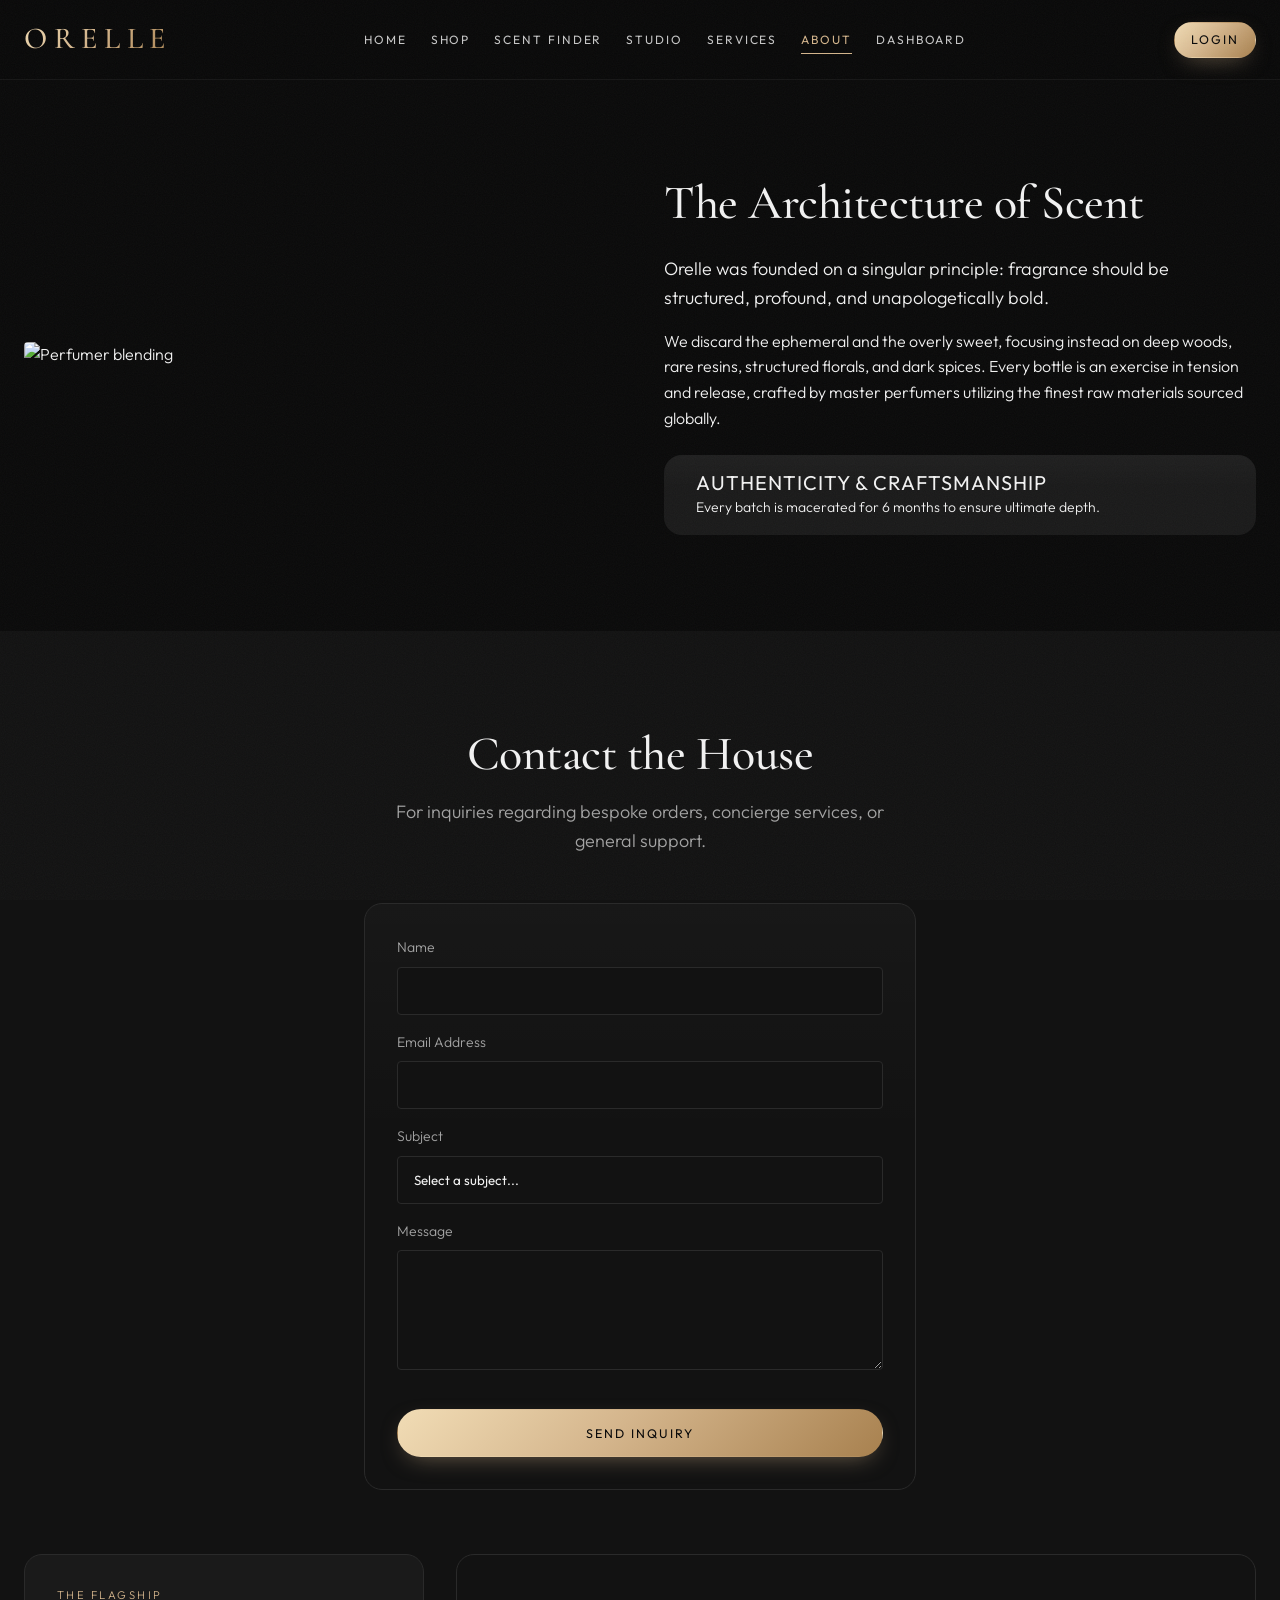
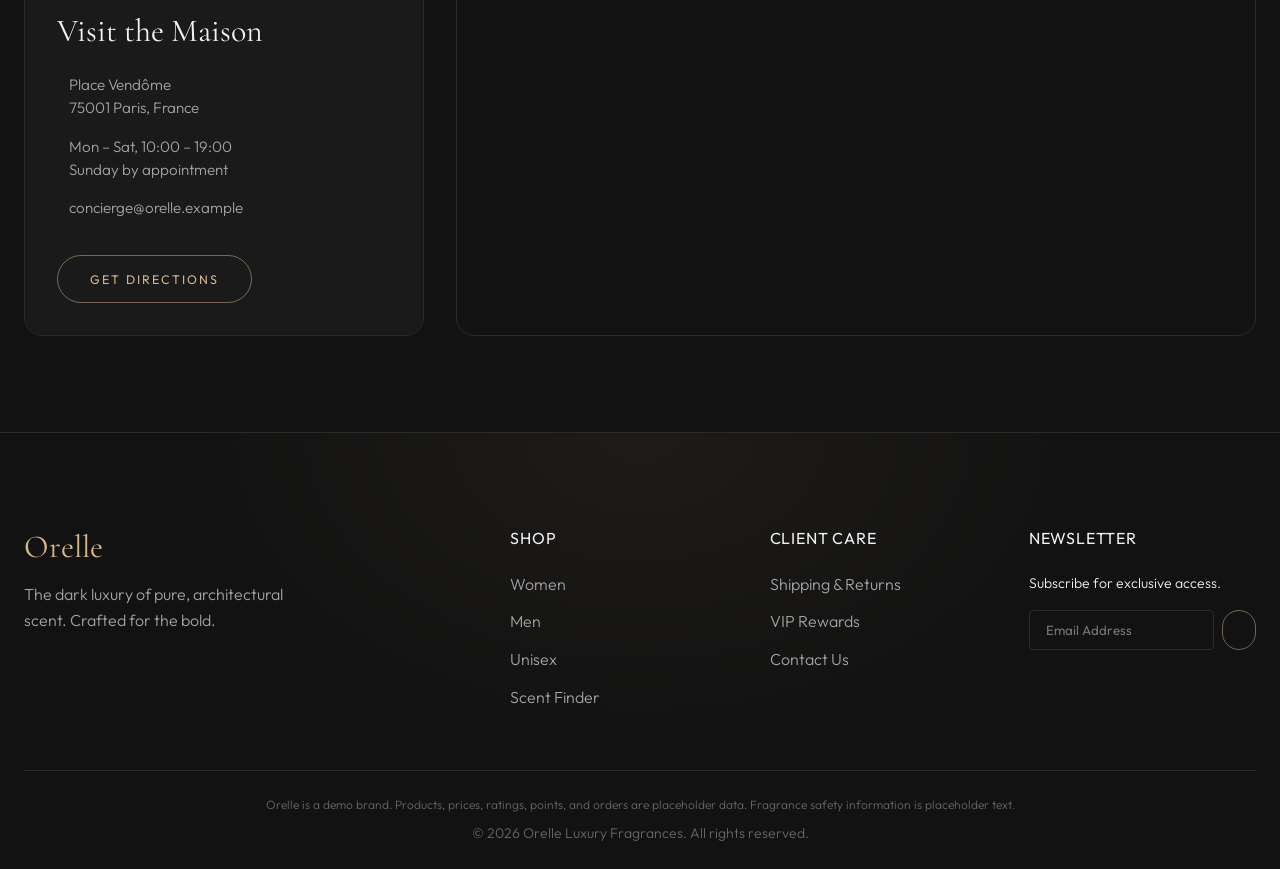
==== about.html @ 694c2202 "first commit" ====
<!DOCTYPE html>
<html lang="en">
<head>
  <meta charset="UTF-8">
  <meta name="viewport" content="width=device-width, initial-scale=1.0">
  <title>About Us | Orelle</title>
  <meta name="description" content="Learn about the heritage, craftsmanship, and contact information for Orelle Luxury Fragrances.">
  <link rel="stylesheet" href="assets/css/style.css">
  <script src="https://unpkg.com/@phosphor-icons/web"></script>
  <link rel="icon" type="image/svg+xml" href="favicon.svg">
</head>
<body>

  <!-- Header -->
  <header class="header">
    <div class="container nav-container">
      <a href="index.html" class="logo">Orelle</a>
      <nav class="nav-links" aria-label="Primary Navigation">
        <div class="nav-item"><a href="index.html" class="nav-link">Home</a></div>
        <div class="nav-item">
          <a href="shop.html" class="nav-link" aria-haspopup="true" aria-expanded="false">Shop</a>
          <div class="dropdown-menu">
            <a href="shop.html?category=women" class="dropdown-item">Women</a>
            <a href="shop.html?category=men" class="dropdown-item">Men</a>
            <a href="shop.html?category=unisex" class="dropdown-item">Unisex</a>
            <a href="shop.html?category=gift-sets" class="dropdown-item">Gift Sets</a>
          </div>
        </div>
        <div class="nav-item"><a href="scent-finder.html" class="nav-link">Scent Finder</a></div>
        <div class="nav-item">
          <a href="studio.html" class="nav-link" aria-haspopup="true" aria-expanded="false">Studio</a>
          <div class="dropdown-menu">
            <a href="studio.html#discovery" class="dropdown-item">Discovery Sets</a>
            <a href="studio.html#packaging" class="dropdown-item">Custom Packaging</a>
          </div>
        </div>
        <div class="nav-item"><a href="services.html" class="nav-link">Services</a></div>
        <div class="nav-item">
          <a href="about.html" class="nav-link active" aria-haspopup="true" aria-expanded="false">About</a>
          <div class="dropdown-menu">
            <a href="about.html#story" class="dropdown-item">Our Story</a>
            <a href="about.html#contact" class="dropdown-item">Contact</a>
          </div>
        </div>
        <div class="nav-item"><a href="dashboard.html" class="nav-link">Dashboard</a></div>
      </nav>
      <div class="nav-actions">
        <a href="#" class="cart-toggle" aria-label="Cart drawer">
          <i class="ph ph-bag"></i>
          <div class="cart-count" style="display:none;">0</div>
        </a>
        <a href="login.html" class="btn btn-primary login-btn" style="height: 36px; padding: 0 16px;">Login</a>
        <button class="hamburger" aria-label="Open mobile menu"><i class="ph ph-list"></i></button>
      </div>
    </div>
  </header>

  <!-- Mobile Drawer -->
  <div class="drawer-backdrop"></div>
  <div class="mobile-drawer">
    <div style="padding: var(--space-4); text-align: right; border-bottom: 1px solid var(--border-color);">
      <button class="hamburger" aria-label="Close mobile menu"><i class="ph ph-x"></i></button>
    </div>
    <div class="nav-links">
      <div class="nav-item"><a href="index.html" class="nav-link">Home</a></div>
      <div class="nav-item">
        <a href="shop.html" class="nav-link">Shop</a>
        <div class="dropdown-menu">
          <a href="shop.html?category=women" class="dropdown-item">Women</a>
          <a href="shop.html?category=men" class="dropdown-item">Men</a>
          <a href="shop.html?category=unisex" class="dropdown-item">Unisex</a>
          <a href="shop.html?category=gift-sets" class="dropdown-item">Gift Sets</a>
        </div>
      </div>
      <div class="nav-item"><a href="scent-finder.html" class="nav-link">Scent Finder</a></div>
      <div class="nav-item">
        <a href="studio.html" class="nav-link">Studio</a>
        <div class="dropdown-menu">
          <a href="studio.html#discovery" class="dropdown-item">Discovery Sets</a>
          <a href="studio.html#packaging" class="dropdown-item">Custom Packaging</a>
        </div>
      </div>
      <div class="nav-item"><a href="services.html" class="nav-link">Services</a></div>
      <div class="nav-item">
        <a href="about.html" class="nav-link active">About</a>
        <div class="dropdown-menu">
          <a href="about.html#story" class="dropdown-item">Our Story</a>
          <a href="about.html#contact" class="dropdown-item">Contact</a>
        </div>
      </div>
      <div class="nav-item"><a href="dashboard.html" class="nav-link">Dashboard</a></div>
      <div class="nav-item" style="margin-top: var(--space-6); padding: 0 var(--space-4);">
        <a href="login.html" class="btn btn-primary login-btn" style="width: 100%;">Login</a>
      </div>
    </div>
  </div>

  <!-- Cart Drawer -->
  <div class="cart-drawer">
    <div class="cart-header">
      <h3>Your Bag</h3>
      <button class="close-cart"><i class="ph ph-x"></i></button>
    </div>
    <div class="cart-body"></div>
    <div class="cart-footer"></div>
  </div>

  <main style="padding-top: var(--header-height);">
    <!-- Story -->
    <section id="story" class="section">
      <div class="container grid about-story">
        <div class="about-story-media">
          <img src="https://images.unsplash.com/photo-1557170334-a9632e77c6e4?auto=format&fit=crop&q=80&w=800" alt="Perfumer blending" style="border-radius: var(--radius); width: 100%;">
        </div>
        <div>
          <h2>The Architecture of Scent</h2>
          <p class="text-secondary" style="font-size: 1.125rem; margin-top: var(--space-6); margin-bottom: var(--space-4);">
            Orelle was founded on a singular principle: fragrance should be structured, profound, and unapologetically bold.
          </p>
          <p class="text-secondary" style="margin-bottom: var(--space-4);">
            We discard the ephemeral and the overly sweet, focusing instead on deep woods, rare resins, structured florals, and dark spices. Every bottle is an exercise in tension and release, crafted by master perfumers utilizing the finest raw materials sourced globally.
          </p>
          <div class="card" style="padding: var(--space-4); background-color: var(--bg-tertiary); border: none; margin-top: var(--space-6);">
            <div class="flex items-center gap-4">
              <i class="ph ph-seal-check" style="font-size: 2rem; color: var(--accent);"></i>
              <div>
                <h4 style="margin-bottom: 2px;">Authenticity & Craftsmanship</h4>
                <div class="text-sm text-secondary">Every batch is macerated for 6 months to ensure ultimate depth.</div>
              </div>
            </div>
          </div>
        </div>
      </div>
    </section>

    <!-- Contact Form -->
    <section id="contact" class="section" style="background-color: var(--bg-secondary);">
      <div class="container" style="max-width: 600px;">
        <div class="section-header">
          <h2>Contact the House</h2>
          <p>For inquiries regarding bespoke orders, concierge services, or general support.</p>
        </div>

        <div class="card" style="padding: var(--space-8);">
          <form id="contactForm" action="https://formspree.io/f/placeholder" method="POST" novalidate>
            <div class="form-group">
              <label class="form-label">Name</label>
              <input type="text" class="form-control" name="name" required>
            </div>
            <div class="form-group">
              <label class="form-label">Email Address</label>
              <input type="email" class="form-control" name="email" required>
            </div>
            <div class="form-group">
              <label class="form-label">Subject</label>
              <select class="form-control" name="subject" required style="appearance: none;">
                <option value="">Select a subject...</option>
                <option value="order">Order Support</option>
                <option value="vip">VIP Concierge</option>
                <option value="press">Press Inquiry</option>
              </select>
            </div>
            <div class="form-group">
              <label class="form-label">Message</label>
              <textarea class="form-control" name="message" required></textarea>
            </div>
            <button type="submit" class="btn btn-primary" style="width: 100%; margin-top: var(--space-4);">Send Inquiry</button>
          </form>
        </div>
      </div>

      <!-- Map -->
      <div class="container contact-map">
        <div class="contact-map-info">
          <span class="contact-map-eyebrow">The Flagship</span>
          <h3>Visit the Maison</h3>
          <ul>
            <li><i class="ph ph-map-pin"></i><span>Place Vendôme<br>75001 Paris, France</span></li>
            <li><i class="ph ph-clock"></i><span>Mon – Sat, 10:00 – 19:00<br>Sunday by appointment</span></li>
            <li><i class="ph ph-envelope-simple"></i><span>concierge@orelle.example</span></li>
          </ul>
          <a href="https://www.google.com/maps/search/?api=1&query=Place+Vendome+Paris" target="_blank" rel="noopener" class="btn btn-outline">Get Directions</a>
        </div>
        <div class="contact-map-frame">
          <iframe src="https://www.google.com/maps?q=Place+Vendome,+75001+Paris&z=16&output=embed" title="Map showing the Orelle flagship at Place Vendôme, Paris" loading="lazy" referrerpolicy="no-referrer-when-downgrade" allowfullscreen></iframe>
        </div>
      </div>
    </section>
  </main>

  <footer class="footer">
    <div class="container">
      <div class="footer-grid">
        <div class="footer-brand">
          <h3>Orelle</h3>
          <p>The dark luxury of pure, architectural scent. Crafted for the bold.</p>
          <div style="margin-top: var(--space-4); color: var(--accent); font-size: 1.25rem;" class="flex gap-4">
            <i class="ph ph-instagram-logo"></i>
            <i class="ph ph-x-logo"></i>
            <i class="ph ph-facebook-logo"></i>
            <i class="ph ph-pinterest-logo"></i>
          </div>
        </div>
        <div>
          <h4 class="footer-heading">Shop</h4>
          <ul class="footer-links">
            <li><a href="shop.html?category=women">Women</a></li>
            <li><a href="shop.html?category=men">Men</a></li>
            <li><a href="shop.html?category=unisex">Unisex</a></li>
            <li><a href="scent-finder.html">Scent Finder</a></li>
          </ul>
        </div>
        <div>
          <h4 class="footer-heading">Client Care</h4>
          <ul class="footer-links">
            <li><a href="services.html#shipping-returns">Shipping & Returns</a></li>
            <li><a href="services.html#vip">VIP Rewards</a></li>
            <li><a href="about.html#contact">Contact Us</a></li>
          </ul>
        </div>
        <div>
          <h4 class="footer-heading">Newsletter</h4>
          <p class="text-secondary text-sm" style="margin-bottom: var(--space-4);">Subscribe for exclusive access.</p>
          <!-- Mailchimp embed code comment placeholder -->
          <form class="flex" style="gap: var(--space-2);">
            <input type="email" placeholder="Email Address" class="form-control" style="height: 40px;">
            <button class="btn btn-outline" style="height: 40px; padding: 0 var(--space-4);"><i class="ph ph-arrow-right"></i></button>
          </form>
        </div>
      </div>
      <div class="footer-bottom">
        <p class="footer-disclosure">Orelle is a demo brand. Products, prices, ratings, points, and orders are placeholder data. Fragrance safety information is placeholder text.</p>
        <p>&copy; 2026 Orelle Luxury Fragrances. All rights reserved.</p>
      </div>
    </div>
  </footer>

  <script src="assets/js/data.js"></script>
  <script src="assets/js/loyalty.js"></script>
  <script src="assets/js/auth.js"></script>
  <script src="assets/js/main.js"></script>
  <script src="assets/js/cart.js"></script>
  <script src="assets/js/forms.js"></script>
</body>
</html>
---- assets/css/style.css ----
/* ==========================================================================
   CSS VARIABLES & DESIGN TOKENS
   ========================================================================== */
@import url('https://fonts.googleapis.com/css2?family=Cormorant+Garamond:ital,wght@0,300;0,400;0,500;0,600;1,300;1,400;1,500&family=Outfit:wght@200;300;400;500&display=swap');

:root {
  /* Colors */
  --bg-primary: #0a0a0a;
  --bg-secondary: #121212;
  --bg-tertiary: #1a1a1a;
  --text-primary: #f2f2f2;
  --text-secondary: #a3a3a3;
  --text-muted: #666666;
  --accent: #d4b58c;
  --accent-hover: #b8976b;
  --accent-muted: rgba(212, 181, 140, 0.15);
  --border-color: #2a2a2a;
  --border-light: #3a3a3a;
  
  /* Status Colors */
  --error: #cf5e5e;
  --success: #68b273;

  /* Typography */
  --font-heading: 'Cormorant Garamond', serif;
  --font-body: 'Outfit', sans-serif;
  
  --weight-h1: 500;
  --weight-h2: 500;
  --weight-h3: 400;
  --weight-body: 300;
  --weight-medium: 400;
  --weight-bold: 500;

  --lh-heading: 1.15;
  --lh-body: 1.6;

  /* Spacing (4px base) */
  --space-1: 4px;
  --space-2: 8px;
  --space-3: 12px;
  --space-4: 16px;
  --space-6: 24px;
  --space-8: 32px;
  --space-12: 48px;
  --space-16: 64px;
  --space-24: 96px;
  --space-32: 128px;

  /* Global UI */
  --radius: 4px; /* Subtle radius for luxury feel */
  --radius-lg: 18px;
  --radius-pill: 999px;
  --gold-gradient: linear-gradient(135deg, #f1dcb5 0%, #d4b58c 45%, #a8814f 100%);
  --glass: rgba(18, 18, 18, 0.55);
  --ease-out: cubic-bezier(0.16, 1, 0.3, 1);
  --shadow: 0 12px 32px rgba(0, 0, 0, 0.4);
  --shadow-sm: 0 4px 12px rgba(0, 0, 0, 0.2);
  --transition: all 0.3s cubic-bezier(0.25, 0.46, 0.45, 0.94);
  --transition-slow: all 0.6s cubic-bezier(0.25, 0.46, 0.45, 0.94);
  
  --container-width: 1320px;
  --container-padding: var(--space-6);
  --header-height: 80px;
}

/* ==========================================================================
   RESET & BASE
   ========================================================================== */
*, *::before, *::after {
  box-sizing: border-box;
  margin: 0;
  padding: 0;
}

html {
  scroll-behavior: smooth;
  font-size: 16px;
}

body {
  font-family: var(--font-body);
  font-weight: var(--weight-body);
  line-height: var(--lh-body);
  color: var(--text-primary);
  background-color: var(--bg-primary);
  -webkit-font-smoothing: antialiased;
  -moz-osx-font-smoothing: grayscale;
  overflow-x: hidden;
}

/* Film grain for a tactile, editorial finish */
body::after {
  content: '';
  position: fixed;
  inset: 0;
  pointer-events: none;
  z-index: 1000;
  opacity: 0.04;
  background-image: url("data:image/svg+xml,%3Csvg xmlns='http://www.w3.org/2000/svg' width='160' height='160'%3E%3Cfilter id='n'%3E%3CfeTurbulence type='fractalNoise' baseFrequency='0.9' numOctaves='3' stitchTiles='stitch'/%3E%3C/filter%3E%3Crect width='100%25' height='100%25' filter='url(%23n)'/%3E%3C/svg%3E");
}

::selection { background: var(--accent); color: var(--bg-primary); }

:focus-visible { outline: 1px solid var(--accent); outline-offset: 3px; }

::-webkit-scrollbar { width: 10px; }
::-webkit-scrollbar-track { background: var(--bg-primary); }
::-webkit-scrollbar-thumb { background: #2a2622; border-radius: 10px; border: 2px solid var(--bg-primary); }
::-webkit-scrollbar-thumb:hover { background: var(--accent-hover); }

h1, h2, h3, h4, h5, h6 {
  font-family: var(--font-heading);
  line-height: var(--lh-heading);
  color: var(--text-primary);
  margin-bottom: var(--space-4);
  font-weight: var(--weight-h3);
}

h1 { font-size: clamp(2.5rem, 5vw, 4.5rem); font-weight: var(--weight-h1); letter-spacing: -0.02em; }
h2 { font-size: clamp(2rem, 4vw, 3rem); font-weight: var(--weight-h2); letter-spacing: -0.01em; }
h3 { font-size: clamp(1.5rem, 3vw, 2rem); }
h4 { font-size: 1.25rem; font-family: var(--font-body); font-weight: var(--weight-medium); letter-spacing: 0.05em; text-transform: uppercase; }

a {
  color: inherit;
  text-decoration: none;
  transition: var(--transition);
}

ul, ol { list-style: none; }
img, svg { max-width: 100%; height: auto; display: block; }

button, input, select, textarea {
  font-family: inherit;
  background: none;
  border: none;
  outline: none;
  color: inherit;
}

button {
  cursor: pointer;
}

/* Tabular Numerals for prices, sizes, etc. */
.tabular, .price, .points, .order-total, .quantity {
  font-variant-numeric: tabular-nums;
  letter-spacing: 0.02em;
}

/* ==========================================================================
   LAYOUT UTILITIES
   ========================================================================== */
.container {
  width: 100%;
  max-width: var(--container-width);
  margin: 0 auto;
  padding: 0 var(--container-padding);
}

.section {
  padding: var(--space-24) 0;
}

.section-header {
  text-align: center;
  margin-bottom: var(--space-12);
  max-width: 800px;
  margin-inline: auto;
}

.section-header h2 { margin-bottom: var(--space-4); }
.section-header p { color: var(--text-secondary); font-size: 1.125rem; }

.grid {
  display: grid;
  gap: var(--space-6);
}

.flex { display: flex; }
.flex-col { flex-direction: column; }
.flex-wrap { flex-wrap: wrap; }
.items-center { align-items: center; }
.justify-center { justify-content: center; }
.justify-between { justify-content: space-between; }
.gap-2 { gap: var(--space-2); }
.gap-4 { gap: var(--space-4); }
.gap-6 { gap: var(--space-6); }
.gap-8 { gap: var(--space-8); }

.text-center { text-align: center; }
.text-right { text-align: right; }
.text-sm { font-size: 0.875rem; }
.text-xs { font-size: 0.75rem; }
.text-accent { color: var(--accent); }
.text-muted { color: var(--text-muted); }

/* ==========================================================================
   COMPONENTS
   ========================================================================== */
/* Buttons */
.btn {
  display: inline-flex;
  align-items: center;
  justify-content: center;
  gap: var(--space-2);
  padding: 0 var(--space-8);
  height: 48px;
  font-size: 0.78rem;
  font-weight: var(--weight-medium);
  letter-spacing: 0.16em;
  text-transform: uppercase;
  border-radius: var(--radius-pill);
  transition: var(--transition);
  border: 1px solid transparent;
  position: relative;
  overflow: hidden;
  isolation: isolate;
  white-space: nowrap;
}

.btn-primary {
  background: var(--gold-gradient);
  color: var(--bg-primary);
  box-shadow: 0 8px 24px -10px rgba(212, 181, 140, 0.55);
}
/* Light sheen sweep on hover */
.btn-primary::before {
  content: '';
  position: absolute;
  inset: 0;
  z-index: -1;
  background: linear-gradient(110deg, transparent 30%, rgba(255,255,255,0.45) 50%, transparent 70%);
  transform: translateX(-120%);
  transition: transform 0.8s var(--ease-out);
}
.btn-primary:hover::before { transform: translateX(120%); }
.btn-primary:hover, .btn-primary:focus-visible {
  transform: translateY(-2px);
  box-shadow: 0 14px 34px -12px rgba(212, 181, 140, 0.7);
}

.btn-secondary {
  background-color: rgba(255,255,255,0.03);
  border-color: rgba(255,255,255,0.14);
  color: var(--text-primary);
  backdrop-filter: blur(8px);
  -webkit-backdrop-filter: blur(8px);
}
.btn-secondary:hover, .btn-secondary:focus-visible {
  border-color: var(--accent);
  color: var(--accent);
  background-color: var(--accent-muted);
}

.btn-outline {
  border-color: rgba(212, 181, 140, 0.5);
  color: var(--accent);
}
.btn-outline:hover {
  background-color: var(--accent);
  border-color: var(--accent);
  color: var(--bg-primary);
}

.btn-text {
  padding: 0;
  height: auto;
  border-bottom: 1px solid var(--accent);
  border-radius: 0;
  color: var(--accent);
  text-transform: none;
  letter-spacing: 0.02em;
  font-size: 1rem;
  overflow: visible;
}
.btn-text:hover { border-bottom-color: transparent; }

.btn:disabled {
  opacity: 0.5;
  pointer-events: none;
}

/* Forms */
.form-group {
  margin-bottom: var(--space-4);
  position: relative;
}

.form-label {
  display: block;
  font-size: 0.875rem;
  margin-bottom: var(--space-2);
  color: var(--text-secondary);
}

.form-control {
  width: 100%;
  height: 48px;
  background-color: var(--bg-secondary);
  border: 1px solid var(--border-color);
  color: var(--text-primary);
  padding: 0 var(--space-4);
  border-radius: var(--radius);
  transition: var(--transition);
  font-family: var(--font-body);
}

.form-control:focus {
  border-color: var(--accent);
  box-shadow: 0 0 0 1px var(--accent);
}

textarea.form-control {
  height: auto;
  padding: var(--space-3) var(--space-4);
  resize: vertical;
  min-height: 120px;
}

.form-error-msg {
  color: var(--error);
  font-size: 0.75rem;
  margin-top: var(--space-1);
  display: none;
}
.form-group.has-error .form-control { border-color: var(--error); }
.form-group.has-error .form-error-msg { display: block; }
.form-group.has-success .form-control { border-color: var(--success); }

.checkbox-wrapper {
  display: flex;
  align-items: flex-start;
  gap: var(--space-3);
  cursor: pointer;
}
.checkbox-wrapper input[type="checkbox"] {
  width: 18px;
  height: 18px;
  accent-color: var(--accent);
  margin-top: 3px;
  cursor: pointer;
}

/* Cards */
.card {
  background: linear-gradient(180deg, rgba(255,255,255,0.025), rgba(255,255,255,0) 40%), var(--bg-secondary);
  border: 1px solid var(--border-color);
  border-radius: var(--radius-lg);
  overflow: hidden;
  display: flex;
  flex-direction: column;
  transition: var(--transition);
  height: 100%;
}

/* Tags/Badges */
.badge {
  display: inline-block;
  padding: var(--space-1) var(--space-2);
  background-color: var(--bg-tertiary);
  color: var(--text-secondary);
  font-size: 0.75rem;
  border-radius: var(--radius);
  text-transform: uppercase;
  letter-spacing: 0.05em;
}

/* ==========================================================================
   HEADER & NAVBAR
   ========================================================================== */
.header {
  position: fixed;
  top: 0;
  left: 0;
  width: 100%;
  height: var(--header-height);
  background-color: rgba(10, 10, 10, 0.72);
  backdrop-filter: blur(18px) saturate(140%);
  -webkit-backdrop-filter: blur(18px) saturate(140%);
  z-index: 100;
  border-bottom: 1px solid rgba(255,255,255,0.05);
  transition: var(--transition);
}

.header.scrolled {
  background-color: rgba(10, 10, 10, 0.88);
  box-shadow: 0 10px 30px -18px rgba(0,0,0,0.8);
}

/* Home: header floats transparently over the hero until scrolled */
.home .header:not(.scrolled) {
  background-color: transparent;
  border-bottom-color: transparent;
  backdrop-filter: none;
  -webkit-backdrop-filter: none;
}

.nav-container {
  display: flex;
  align-items: center;
  justify-content: space-between;
  height: 100%;
}

.logo {
  font-family: var(--font-heading);
  font-size: 1.9rem;
  font-weight: var(--weight-h2);
  letter-spacing: 0.22em;
  text-transform: uppercase;
  background: var(--gold-gradient);
  -webkit-background-clip: text;
  background-clip: text;
  color: transparent;
  z-index: 101;
}

.nav-links {
  display: flex;
  gap: var(--space-6);
  height: 100%;
  align-items: center;
}

.nav-item {
  position: relative;
  height: 100%;
  display: flex;
  align-items: center;
}

.nav-link {
  font-size: 0.75rem;
  text-transform: uppercase;
  letter-spacing: 0.16em;
  color: rgba(242, 242, 242, 0.82);
  font-weight: var(--weight-medium);
  padding: var(--space-2) 0;
}

.nav-link::after {
  content: '';
  position: absolute;
  bottom: 25px;
  left: 0;
  width: 0;
  height: 1px;
  background-color: var(--accent);
  transition: var(--transition);
}

.nav-link:hover::after, .nav-link.active::after {
  width: 100%;
}

.nav-link:hover, .nav-link.active {
  color: var(--accent);
}

/* Dropdown */
.dropdown-menu {
  position: absolute;
  top: 100%;
  left: 50%;
  transform: translateX(-50%) translateY(10px);
  background-color: rgba(18, 18, 18, 0.92);
  backdrop-filter: blur(16px);
  -webkit-backdrop-filter: blur(16px);
  border: 1px solid var(--border-color);
  min-width: 210px;
  padding: var(--space-2);
  opacity: 0;
  visibility: hidden;
  transition: var(--transition);
  box-shadow: var(--shadow);
  border-radius: 12px;
}

.nav-item:hover .dropdown-menu,
.nav-item:focus-within .dropdown-menu {
  opacity: 1;
  visibility: visible;
  transform: translateX(-50%) translateY(0);
}

.dropdown-item {
  display: block;
  padding: var(--space-2) var(--space-4);
  color: var(--text-secondary);
  font-size: 0.875rem;
  border-radius: 8px;
  transition: var(--transition);
}

.dropdown-item:hover {
  background-color: var(--bg-tertiary);
  color: var(--accent);
}

.nav-actions {
  display: flex;
  align-items: center;
  gap: var(--space-4);
  z-index: 101;
}

.cart-toggle {
  position: relative;
  font-size: 1.5rem;
  color: var(--text-primary);
}

.cart-toggle:hover { color: var(--accent); }

.cart-count {
  position: absolute;
  top: -5px;
  right: -8px;
  background-color: var(--accent);
  color: var(--bg-primary);
  font-size: 0.625rem;
  font-weight: var(--weight-bold);
  height: 16px;
  min-width: 16px;
  border-radius: 8px;
  display: flex;
  align-items: center;
  justify-content: center;
  padding: 0 4px;
}

.hamburger {
  display: none;
  font-size: 1.5rem;
  background: none;
  border: none;
  color: var(--text-primary);
  cursor: pointer;
}

/* Mobile Nav Drawer */
.mobile-drawer {
  position: fixed;
  top: 0;
  right: -100%;
  width: 100%;
  max-width: 400px;
  height: 100vh;
  background-color: var(--bg-primary);
  z-index: 100;
  transition: var(--transition);
  border-left: 1px solid var(--border-color);
  display: flex;
  flex-direction: column;
  padding-top: var(--header-height);
  overflow-y: auto;
}

.mobile-drawer.open {
  right: 0;
}

.mobile-drawer .nav-links {
  display: flex;
  flex-direction: column;
  align-items: flex-start;
  padding: var(--space-6);
  gap: 0;
}

.mobile-drawer .nav-item {
  width: 100%;
  flex-direction: column;
  align-items: flex-start;
  height: auto;
}

.mobile-drawer .nav-link {
  width: 100%;
  padding: var(--space-4) 0;
  font-size: 1.125rem;
  display: flex;
  justify-content: space-between;
  align-items: center;
  border-bottom: 1px solid var(--border-color);
}
.mobile-drawer .nav-link::after { display: none; }

.mobile-drawer .dropdown-menu {
  position: static;
  width: 100%;
  transform: none;
  opacity: 1;
  visibility: visible;
  box-shadow: none;
  border: none;
  border-bottom: 1px solid var(--border-color);
  background: transparent;
  display: none; /* Hidden by default in accordion */
  padding-left: var(--space-4);
}

.mobile-drawer .nav-item.open .dropdown-menu {
  display: block;
}

.mobile-drawer .dropdown-item {
  padding: var(--space-3) 0;
  font-size: 1rem;
}

.drawer-backdrop {
  position: fixed;
  top: 0;
  left: 0;
  width: 100%;
  height: 100vh;
  background-color: rgba(0,0,0,0.5);
  backdrop-filter: blur(4px);
  z-index: 99;
  opacity: 0;
  visibility: hidden;
  transition: var(--transition);
}

.drawer-backdrop.open {
  opacity: 1;
  visibility: visible;
}

/* ==========================================================================
   FOOTER
   ========================================================================== */
.footer {
  background:
    radial-gradient(60% 120% at 50% 0%, rgba(212, 181, 140, 0.06), transparent 60%),
    var(--bg-secondary);
  padding: var(--space-24) 0 var(--space-6);
  border-top: 1px solid var(--border-color);
}

.footer-grid {
  display: grid;
  grid-template-columns: 2fr 1fr 1fr 1fr;
  gap: var(--space-8);
  margin-bottom: var(--space-12);
}

.footer-brand h3 {
  color: var(--accent);
  margin-bottom: var(--space-4);
}
.footer-brand p {
  color: var(--text-secondary);
  max-width: 300px;
}

.footer-heading {
  font-size: 1rem;
  text-transform: uppercase;
  letter-spacing: 0.05em;
  margin-bottom: var(--space-6);
  font-family: var(--font-body);
  font-weight: var(--weight-medium);
}

.footer-links li {
  margin-bottom: var(--space-3);
}
.footer-links a {
  color: var(--text-secondary);
}
.footer-links a:hover {
  color: var(--accent);
}

.footer-bottom {
  border-top: 1px solid var(--border-color);
  padding-top: var(--space-6);
  text-align: center;
  color: var(--text-muted);
  font-size: 0.875rem;
}

.footer-disclosure {
  font-size: 0.75rem;
  margin-bottom: var(--space-2);
}

/* ==========================================================================
   CART DRAWER
   ========================================================================== */
.cart-drawer {
  position: fixed;
  top: 0;
  right: -100%;
  width: 100%;
  max-width: 480px;
  height: 100vh;
  background-color: var(--bg-primary);
  z-index: 200;
  transition: var(--transition);
  display: flex;
  flex-direction: column;
  box-shadow: var(--shadow);
}
.cart-drawer.open { right: 0; }

.cart-header {
  padding: var(--space-6);
  border-bottom: 1px solid var(--border-color);
  display: flex;
  justify-content: space-between;
  align-items: center;
}
.cart-header h3 { margin: 0; }
.close-cart { font-size: 1.5rem; }
.close-cart:hover { color: var(--accent); }

.cart-body {
  flex: 1;
  overflow-y: auto;
  padding: var(--space-6);
}

.cart-footer {
  padding: var(--space-6);
  border-top: 1px solid var(--border-color);
  background-color: var(--bg-secondary);
}

.cart-item {
  display: flex;
  gap: var(--space-4);
  padding-bottom: var(--space-6);
  margin-bottom: var(--space-6);
  border-bottom: 1px solid var(--border-color);
}
.cart-item-img {
  width: 80px;
  height: 100px;
  object-fit: cover;
  border-radius: var(--radius);
}
.cart-item-details { flex: 1; }
.cart-item-title { font-weight: var(--weight-medium); margin-bottom: 2px; }
.cart-item-meta { font-size: 0.875rem; color: var(--text-secondary); margin-bottom: var(--space-2); }
.cart-item-price { font-weight: var(--weight-medium); color: var(--accent); }
.cart-item-actions {
  display: flex;
  justify-content: space-between;
  align-items: center;
  margin-top: var(--space-2);
}

.qty-control {
  display: flex;
  align-items: center;
  border: 1px solid var(--border-color);
  border-radius: var(--radius);
}
.qty-btn { padding: 4px 8px; }
.qty-input { width: 30px; text-align: center; border: none; background: transparent; color: var(--text-primary); }

.remove-item { color: var(--text-muted); font-size: 0.875rem; text-decoration: underline; }
.remove-item:hover { color: var(--error); }

.cart-summary-line {
  display: flex;
  justify-content: space-between;
  margin-bottom: var(--space-2);
  font-size: 0.875rem;
  color: var(--text-secondary);
}
.cart-total {
  display: flex;
  justify-content: space-between;
  font-size: 1.25rem;
  font-weight: var(--weight-medium);
  color: var(--text-primary);
  margin: var(--space-4) 0;
  padding-top: var(--space-4);
  border-top: 1px solid var(--border-color);
}

.cart-loyalty-preview {
  background-color: var(--bg-tertiary);
  padding: var(--space-3);
  border-radius: var(--radius);
  margin-bottom: var(--space-4);
  font-size: 0.875rem;
  display: flex;
  align-items: center;
  gap: var(--space-2);
  color: var(--accent);
}

/* ==========================================================================
   ANIMATIONS
   ========================================================================== */
@keyframes fadeIn {
  from { opacity: 0; }
  to { opacity: 1; }
}

@keyframes slideUpFade {
  from { opacity: 0; transform: translateY(30px); }
  to { opacity: 1; transform: translateY(0); }
}

.animate-fade-in {
  animation: fadeIn 1s var(--transition) both;
}

.animate-slide-up {
  animation: slideUpFade 1s var(--transition) both;
}

.delay-100 { animation-delay: 0.1s; }
.delay-200 { animation-delay: 0.2s; }
.delay-300 { animation-delay: 0.3s; }

/* ==========================================================================
   RESPONSIVE
   ========================================================================== */
@media (max-width: 1024px) {
  .header .nav-links { display: none; }
  .hamburger { display: block; }
  .nav-actions .login-btn { display: none; }
  .footer-grid { grid-template-columns: 1fr 1fr; }
}

@media (max-width: 768px) {
  h1 { font-size: 2.5rem; }
  h2 { font-size: 2rem; }
  .section { padding: var(--space-16) 0; }
  .footer-grid { grid-template-columns: 1fr; text-align: center; }
  .footer-brand { margin: 0 auto; }
  .footer-brand p { margin: 0 auto; }
}

@media (max-width: 360px) {
  .container { padding: 0 var(--space-4); }
  .cart-drawer { max-width: 100%; }
}

/* ==========================================================================
   PAGE SPECIFIC PLACEHOLDERS
   ========================================================================== */
/* Hero */
.hero {
  min-height: 100vh;
  display: flex;
  align-items: center;
  position: relative;
  overflow: hidden;
  padding-top: var(--header-height);
}
.hero-bg {
  position: absolute;
  top: 0; left: 0; width: 100%; height: 100%;
  object-fit: cover;
  z-index: -2;
}
.hero-overlay {
  position: absolute;
  top: 0; left: 0; width: 100%; height: 100%;
  background: linear-gradient(to right, rgba(10,10,10,0.9) 0%, rgba(10,10,10,0.4) 100%);
  z-index: -1;
}

/* Product Card */
.product-card {
  align-items: center;
  text-align: center;
  background: transparent;
  border: none;
}
.product-card-img-wrap {
  width: 100%;
  aspect-ratio: 4/5;
  background: radial-gradient(120% 80% at 50% 0%, #22201c 0%, var(--bg-tertiary) 60%);
  margin-bottom: var(--space-4);
  position: relative;
  overflow: hidden;
  border-radius: var(--radius-lg);
  border: 1px solid rgba(255,255,255,0.04);
  display: flex;
  align-items: center;
  justify-content: center;
}
.product-card-img {
  width: 100%;
  height: 100%;
  object-fit: cover;
  transition: transform 1.2s var(--ease-out), filter 0.6s ease;
  filter: saturate(0.9);
}
.product-card:hover .product-card-img {
  transform: scale(1.06);
  filter: saturate(1.05);
}
.wishlist-btn {
  position: absolute;
  top: var(--space-3);
  right: var(--space-3);
  background: var(--bg-secondary);
  border-radius: 50%;
  width: 36px; height: 36px;
  display: flex; align-items: center; justify-content: center;
  color: var(--text-secondary);
  transition: var(--transition);
  z-index: 10;
}
.wishlist-btn:hover, .wishlist-btn.active { color: var(--error); }
.product-card-title { font-size: 1.25rem; margin-bottom: var(--space-1); font-family: var(--font-heading); }
.product-card-meta { font-size: 0.875rem; color: var(--text-secondary); margin-bottom: var(--space-2); }
.product-card-price { color: var(--accent); font-weight: var(--weight-medium); margin-bottom: var(--space-4); }

/* Pyramid Finder */
.note-chip {
  white-space: nowrap;
  display: inline-block;
  padding: var(--space-2) var(--space-4);
  border: 1px solid var(--border-color);
  border-radius: 20px;
  font-size: 0.875rem;
  color: var(--text-secondary);
  cursor: pointer;
  transition: var(--transition);
  background: transparent;
  user-select: none;
}
.note-chip[aria-pressed="true"] {
  background-color: var(--accent-muted);
  border-color: var(--accent);
  color: var(--accent);
}

/* ==========================================================================
   MOTION & EDITORIAL UTILITIES
   ========================================================================== */
.reveal {
  opacity: 0;
  transform: translateY(36px);
  transition: opacity 1.1s var(--ease-out), transform 1.1s var(--ease-out);
  transition-delay: var(--d, 0s);
}
.reveal.in { opacity: 1; transform: none; }

.eyebrow {
  display: inline-flex;
  align-items: center;
  gap: var(--space-3);
  font-size: 0.72rem;
  font-weight: var(--weight-medium);
  letter-spacing: 0.32em;
  text-transform: uppercase;
  color: var(--accent);
  margin-bottom: var(--space-6);
}
.eyebrow::before {
  content: '';
  width: 32px;
  height: 1px;
  background: currentColor;
  opacity: 0.6;
}

h1 em, h2 em {
  font-style: italic;
  font-weight: 300;
  background: var(--gold-gradient);
  -webkit-background-clip: text;
  background-clip: text;
  color: transparent;
  padding-right: 0.06em;
}

.h-split-head {
  display: flex;
  justify-content: space-between;
  align-items: flex-end;
  gap: var(--space-8);
  margin-bottom: var(--space-16);
}
.h-split-head h2 { margin: 0; max-width: 640px; }
.h-split-head p { color: var(--text-secondary); max-width: 380px; }

.link-arrow {
  display: inline-flex;
  align-items: center;
  gap: var(--space-2);
  font-size: 0.78rem;
  letter-spacing: 0.16em;
  text-transform: uppercase;
  color: var(--text-primary);
  padding-bottom: 6px;
  border-bottom: 1px solid var(--border-light);
}
.link-arrow i { transition: transform 0.4s var(--ease-out); }
.link-arrow:hover { color: var(--accent); border-color: var(--accent); }
.link-arrow:hover i { transform: translateX(4px); }

/* ==========================================================================
   HOME — HERO
   ========================================================================== */
.h-hero {
  position: relative;
  min-height: 100vh;
  min-height: 100svh;
  display: flex;
  flex-direction: column;
  justify-content: flex-end;
  overflow: hidden;
  padding: calc(var(--header-height) + var(--space-16)) 0 var(--space-12);
  isolation: isolate;
}
.h-hero-media {
  position: absolute;
  inset: 0;
  z-index: -3;
}
.h-hero-media img {
  width: 100%;
  height: 100%;
  object-fit: cover;
  transform: scale(1.12);
  animation: kenburns 22s ease-out forwards;
  filter: saturate(0.85) contrast(1.05);
}
@keyframes kenburns { to { transform: scale(1); } }
.h-hero::before {
  content: '';
  position: absolute;
  inset: 0;
  z-index: -2;
  background:
    linear-gradient(180deg, rgba(10,10,10,0.55) 0%, rgba(10,10,10,0.1) 35%, rgba(10,10,10,0.75) 75%, var(--bg-primary) 100%),
    linear-gradient(90deg, rgba(10,10,10,0.85) 0%, rgba(10,10,10,0.15) 70%);
}
.h-hero-glow {
  position: absolute;
  inset: 0;
  z-index: -1;
  pointer-events: none;
  background: radial-gradient(600px circle at var(--mx, 30%) var(--my, 40%), rgba(212,181,140,0.16), transparent 60%);
}
.h-hero-title {
  font-size: clamp(3.2rem, 9.5vw, 9rem);
  font-weight: 300;
  line-height: 0.92;
  letter-spacing: -0.035em;
  margin-bottom: var(--space-8);
}
.h-hero-title .line { display: block; overflow: hidden; padding-bottom: 0.08em; }
.h-hero-title .line > span {
  display: inline-block;
  transform: translateY(110%);
  animation: lineUp 1.3s var(--ease-out) forwards;
  animation-delay: var(--d, 0s);
}
@keyframes lineUp { to { transform: none; } }
.h-hero-row {
  display: grid;
  grid-template-columns: 1.2fr 1fr;
  gap: var(--space-12);
  align-items: end;
}
.h-hero-lead {
  font-size: 1.15rem;
  color: rgba(242,242,242,0.72);
  max-width: 460px;
  margin-bottom: var(--space-8);
}
.h-hero-ctas { display: flex; gap: var(--space-4); flex-wrap: wrap; }
.h-hero-meta {
  display: grid;
  grid-template-columns: repeat(3, 1fr);
  border-top: 1px solid rgba(255,255,255,0.12);
}
.h-hero-meta div { padding: var(--space-6) var(--space-4) 0 0; }
.h-hero-meta strong {
  display: block;
  font-family: var(--font-heading);
  font-size: 2.4rem;
  font-weight: 300;
  line-height: 1;
  color: var(--text-primary);
  margin-bottom: var(--space-2);
}
.h-hero-meta span { font-size: 0.72rem; letter-spacing: 0.18em; text-transform: uppercase; color: var(--text-secondary); }
.h-scroll-cue {
  position: absolute;
  right: var(--container-padding);
  top: 50%;
  writing-mode: vertical-rl;
  font-size: 0.68rem;
  letter-spacing: 0.32em;
  text-transform: uppercase;
  color: var(--text-secondary);
  display: flex;
  align-items: center;
  gap: var(--space-4);
}
.h-scroll-cue::after {
  content: '';
  width: 1px;
  height: 72px;
  background: linear-gradient(var(--accent), transparent);
  animation: cue 2.4s ease-in-out infinite;
  transform-origin: top;
}
@keyframes cue { 0% { transform: scaleY(0); } 50% { transform: scaleY(1); } 100% { transform: scaleY(1); opacity: 0; } }

/* ==========================================================================
   HOME — MARQUEE
   ========================================================================== */
.h-marquee {
  border-block: 1px solid var(--border-color);
  overflow: hidden;
  padding: var(--space-6) 0;
  background: var(--bg-primary);
  -webkit-mask-image: linear-gradient(90deg, transparent, #000 10%, #000 90%, transparent);
  mask-image: linear-gradient(90deg, transparent, #000 10%, #000 90%, transparent);
}
.h-marquee-track {
  display: flex;
  width: max-content;
  animation: marquee 40s linear infinite;
}
.h-marquee:hover .h-marquee-track { animation-play-state: paused; }
.h-marquee-track span {
  font-family: var(--font-heading);
  font-size: clamp(1.6rem, 3vw, 2.4rem);
  font-weight: 300;
  font-style: italic;
  color: var(--text-secondary);
  padding: 0 var(--space-8);
  display: inline-flex;
  align-items: center;
  gap: var(--space-8);
}
.h-marquee-track span::after { content: '\2726'; font-style: normal; font-size: 0.8rem; color: var(--accent); }
@keyframes marquee { to { transform: translateX(-50%); } }

/* ==========================================================================
   HOME — FEATURED PRODUCTS
   ========================================================================== */
.h-products {
  display: grid;
  grid-template-columns: repeat(3, 1fr);
  gap: var(--space-8);
}
.h-product { position: relative; }
.h-product:nth-child(2) { margin-top: var(--space-16); }
.h-product-media {
  position: relative;
  display: block;
  aspect-ratio: 4 / 5;
  border-radius: var(--radius-lg);
  overflow: hidden;
  background: var(--bg-tertiary);
  margin-bottom: var(--space-6);
}
.h-product-media img {
  width: 100%;
  height: 100%;
  object-fit: cover;
  transition: transform 1.4s var(--ease-out), filter 0.8s ease;
  filter: saturate(0.85) brightness(0.92);
}
.h-product:hover .h-product-media img { transform: scale(1.07); filter: saturate(1) brightness(1); }
.h-product-index {
  position: absolute;
  top: var(--space-4);
  left: var(--space-4);
  font-size: 0.72rem;
  letter-spacing: 0.2em;
  padding: 6px 12px;
  border-radius: var(--radius-pill);
  background: var(--glass);
  backdrop-filter: blur(10px);
  -webkit-backdrop-filter: blur(10px);
  border: 1px solid rgba(255,255,255,0.08);
}
.h-product-notes {
  position: absolute;
  left: var(--space-4);
  right: var(--space-4);
  bottom: var(--space-4);
  padding: var(--space-4);
  border-radius: 14px;
  background: var(--glass);
  backdrop-filter: blur(14px);
  -webkit-backdrop-filter: blur(14px);
  border: 1px solid rgba(255,255,255,0.08);
  font-size: 0.82rem;
  color: var(--text-secondary);
  transform: translateY(calc(100% + var(--space-4)));
  transition: transform 0.7s var(--ease-out);
}
.h-product-notes b { color: var(--accent); font-weight: var(--weight-medium); letter-spacing: 0.14em; text-transform: uppercase; font-size: 0.66rem; display: block; margin-bottom: 4px; }
.h-product:hover .h-product-notes, .h-product:focus-within .h-product-notes { transform: none; }
.h-product-info { display: flex; justify-content: space-between; align-items: flex-start; gap: var(--space-4); }
.h-product-info h3 { font-size: 1.75rem; font-weight: 400; margin-bottom: 2px; }
.h-product-info .meta { font-size: 0.72rem; letter-spacing: 0.18em; text-transform: uppercase; color: var(--text-muted); }
.h-product-info .price { font-family: var(--font-heading); font-size: 1.35rem; color: var(--accent); white-space: nowrap; }

/* ==========================================================================
   HOME — SCENT ATLAS (interactive)
   ========================================================================== */
.atlas {
  position: relative;
  background:
    radial-gradient(50% 60% at 15% 20%, rgba(127, 167, 160, 0.07), transparent 70%),
    radial-gradient(50% 60% at 85% 80%, rgba(201, 120, 63, 0.08), transparent 70%),
    var(--bg-secondary);
  border-block: 1px solid var(--border-color);
  overflow: hidden;
}
.atlas-head { text-align: center; max-width: 720px; margin: 0 auto var(--space-16); }
.atlas-head .eyebrow { justify-content: center; }
.atlas-head p { color: var(--text-secondary); font-size: 1.1rem; }
.atlas-grid {
  display: grid;
  grid-template-columns: minmax(0, 1.15fr) minmax(0, 1fr);
  gap: var(--space-12);
  align-items: stretch;
}
.atlas-stage { display: flex; flex-direction: column; gap: var(--space-6); }
.atlas-map {
  --x: 50%;
  --y: 50%;
  --glow: rgba(212,181,140,0.35);
  position: relative;
  aspect-ratio: 1 / 1;
  border-radius: 28px;
  border: 1px solid var(--border-light);
  background:
    radial-gradient(260px circle at var(--x) var(--y), var(--glow), transparent 70%),
    radial-gradient(circle at 50% 50%, rgba(255,255,255,0.05) 0 1px, transparent 1.5px) 0 0 / 28px 28px,
    linear-gradient(135deg, #0f1312 0%, #121110 50%, #17110c 100%);
  touch-action: none;
  cursor: crosshair;
  user-select: none;
  -webkit-user-select: none;
  overflow: hidden;
  box-shadow: inset 0 0 80px rgba(0,0,0,0.6), 0 40px 80px -40px rgba(0,0,0,0.9);
}
.atlas-ring {
  position: absolute;
  left: 50%;
  top: 50%;
  border: 1px dashed rgba(255,255,255,0.06);
  border-radius: 50%;
  transform: translate(-50%, -50%);
  pointer-events: none;
}
.atlas-axis-line { position: absolute; background: rgba(255,255,255,0.07); pointer-events: none; }
.atlas-axis-line.h { left: 0; right: 0; top: 50%; height: 1px; }
.atlas-axis-line.v { top: 0; bottom: 0; left: 50%; width: 1px; }
.atlas-cross { position: absolute; pointer-events: none; background: rgba(212,181,140,0.25); }
.atlas-cross.h { left: 0; right: 0; height: 1px; top: var(--y); }
.atlas-cross.v { top: 0; bottom: 0; width: 1px; left: var(--x); }
.atlas-label {
  position: absolute;
  font-size: 0.66rem;
  letter-spacing: 0.28em;
  text-transform: uppercase;
  color: var(--text-muted);
  pointer-events: none;
}
.atlas-label.top { top: 16px; left: 50%; transform: translateX(-50%); }
.atlas-label.bottom { bottom: 16px; left: 50%; transform: translateX(-50%); }
.atlas-label.left { left: 16px; top: 50%; transform: translateY(-50%) rotate(180deg); writing-mode: vertical-rl; }
.atlas-label.right { right: 16px; top: 50%; transform: translateY(-50%); writing-mode: vertical-rl; }
.atlas-dot {
  position: absolute;
  transform: translate(-50%, -50%);
  display: flex;
  flex-direction: column;
  align-items: center;
  gap: 8px;
  z-index: 2;
  cursor: pointer;
  padding: 6px;
}
.atlas-dot i {
  display: block;
  width: 10px;
  height: 10px;
  border-radius: 50%;
  background: var(--text-secondary);
  box-shadow: 0 0 0 4px rgba(255,255,255,0.04);
  transition: var(--transition);
}
.atlas-dot span {
  font-family: var(--font-heading);
  font-size: 0.95rem;
  font-style: italic;
  color: var(--text-muted);
  white-space: nowrap;
  transition: var(--transition);
}
.atlas-dot:hover i { background: var(--text-primary); }
.atlas-dot.is-match i { background: var(--accent); box-shadow: 0 0 0 6px rgba(212,181,140,0.18), 0 0 24px rgba(212,181,140,0.6); }
.atlas-dot.is-match span { color: var(--text-primary); }
.atlas-orb {
  position: absolute;
  left: var(--x);
  top: var(--y);
  width: 52px;
  height: 52px;
  margin: -26px 0 0 -26px;
  border-radius: 50%;
  z-index: 3;
  cursor: grab;
  background: radial-gradient(circle at 35% 30%, #fff6e6 0%, #e7c999 30%, #a8814f 75%);
  box-shadow: 0 0 0 1px rgba(255,255,255,0.25), 0 0 0 10px rgba(212,181,140,0.12), 0 12px 40px rgba(212,181,140,0.45);
  transition: box-shadow 0.3s ease;
}
.atlas-orb::after {
  content: '';
  position: absolute;
  inset: -18px;
  border-radius: 50%;
  border: 1px solid rgba(212,181,140,0.4);
  animation: orbPulse 2.6s ease-out infinite;
  pointer-events: none;
}
@keyframes orbPulse { from { transform: scale(0.6); opacity: 1; } to { transform: scale(1.5); opacity: 0; } }
.atlas-map.dragging { cursor: grabbing; }
.atlas-map.dragging .atlas-orb { cursor: grabbing; box-shadow: 0 0 0 1px rgba(255,255,255,0.35), 0 0 0 16px rgba(212,181,140,0.16), 0 16px 50px rgba(212,181,140,0.6); }
.atlas-map.animating .atlas-orb { transition: left 0.9s var(--ease-out), top 0.9s var(--ease-out); }
.atlas-map.animating .atlas-cross.h { transition: top 0.9s var(--ease-out); }
.atlas-map.animating .atlas-cross.v { transition: left 0.9s var(--ease-out); }
.atlas-hint {
  position: absolute;
  left: 50%;
  bottom: 48px;
  transform: translateX(-50%);
  font-size: 0.7rem;
  letter-spacing: 0.14em;
  text-transform: uppercase;
  color: var(--text-secondary);
  background: var(--glass);
  backdrop-filter: blur(10px);
  -webkit-backdrop-filter: blur(10px);
  padding: 8px 16px;
  border-radius: var(--radius-pill);
  border: 1px solid rgba(255,255,255,0.08);
  pointer-events: none;
  transition: opacity 0.6s ease;
  white-space: nowrap;
  display: inline-flex;
  align-items: center;
  gap: 8px;
}
.atlas-map.touched .atlas-hint { opacity: 0; }
.atlas-moods { display: flex; flex-wrap: wrap; gap: var(--space-2); }
.atlas-mood {
  padding: 10px 18px;
  border-radius: var(--radius-pill);
  border: 1px solid var(--border-light);
  font-size: 0.8rem;
  color: var(--text-secondary);
  transition: var(--transition);
  display: inline-flex;
  align-items: center;
  gap: 8px;
}
.atlas-mood:hover { color: var(--text-primary); border-color: var(--text-muted); }
.atlas-mood[aria-pressed="true"] { color: var(--bg-primary); background: var(--accent); border-color: var(--accent); }

.atlas-panel {
  position: relative;
  border-radius: 28px;
  border: 1px solid var(--border-light);
  background: linear-gradient(180deg, rgba(255,255,255,0.035), rgba(255,255,255,0.01));
  padding: var(--space-8);
  display: flex;
  flex-direction: column;
  gap: var(--space-6);
}
.atlas-panel-top { display: flex; gap: var(--space-6); align-items: center; }
.atlas-thumb {
  width: 112px;
  height: 140px;
  flex-shrink: 0;
  border-radius: 14px;
  overflow: hidden;
  background: var(--bg-tertiary);
}
.atlas-thumb img { width: 100%; height: 100%; object-fit: cover; }
.atlas-name { font-size: clamp(2rem, 3.4vw, 2.8rem); font-weight: 400; margin-bottom: 4px; }
.atlas-meta { font-size: 0.72rem; letter-spacing: 0.18em; text-transform: uppercase; color: var(--text-muted); }
.atlas-affinity {
  margin-left: auto;
  position: relative;
  width: 84px;
  height: 84px;
  flex-shrink: 0;
}
.atlas-affinity svg { width: 100%; height: 100%; transform: rotate(-90deg); }
.atlas-affinity circle { fill: none; stroke-width: 3; }
.atlas-affinity .track { stroke: var(--border-color); }
.atlas-affinity .bar { stroke: var(--accent); stroke-linecap: round; transition: stroke-dashoffset 0.6s var(--ease-out); }
.atlas-affinity-val {
  position: absolute;
  inset: 0;
  display: flex;
  flex-direction: column;
  align-items: center;
  justify-content: center;
  font-family: var(--font-heading);
  font-size: 1.5rem;
  line-height: 1;
}
.atlas-affinity-val small { font-family: var(--font-body); font-size: 0.55rem; letter-spacing: 0.2em; text-transform: uppercase; color: var(--text-muted); margin-top: 4px; }
.atlas-desc { color: var(--text-secondary); font-size: 1.02rem; }
.atlas-pyramid { display: grid; gap: var(--space-3); }
.atlas-tier {
  display: grid;
  grid-template-columns: 64px 1fr;
  align-items: center;
  gap: var(--space-4);
  padding-bottom: var(--space-3);
  border-bottom: 1px solid var(--border-color);
}
.atlas-tier > span { font-size: 0.66rem; letter-spacing: 0.22em; text-transform: uppercase; color: var(--text-muted); }
.atlas-tier div { display: flex; flex-wrap: wrap; gap: 6px; }
.atlas-tier em {
  font-style: normal;
  font-size: 0.82rem;
  padding: 4px 12px;
  border-radius: var(--radius-pill);
  background: rgba(255,255,255,0.04);
  border: 1px solid var(--border-color);
  text-transform: capitalize;
  animation: chipIn 0.5s var(--ease-out) both;
}
@keyframes chipIn { from { opacity: 0; transform: translateY(6px); } }
.atlas-meters { display: grid; grid-template-columns: 1fr 1fr; gap: var(--space-6); }
.atlas-meter-label { display: flex; justify-content: space-between; font-size: 0.72rem; letter-spacing: 0.16em; text-transform: uppercase; color: var(--text-secondary); margin-bottom: 8px; }
.atlas-meter-bar { height: 3px; border-radius: 3px; background: var(--border-color); overflow: hidden; }
.atlas-meter-bar span { display: block; height: 100%; width: 0; background: var(--gold-gradient); transition: width 0.8s var(--ease-out); }
.atlas-actions { display: flex; align-items: center; gap: var(--space-3); margin-top: auto; flex-wrap: wrap; }
.atlas-price { font-family: var(--font-heading); font-size: 1.8rem; margin-right: auto; line-height: 1.1; }
.atlas-price small { font-family: var(--font-body); font-size: 0.66rem; letter-spacing: 0.16em; text-transform: uppercase; color: var(--text-muted); display: block; }
.atlas-swap { animation: swapIn 0.6s var(--ease-out); }
@keyframes swapIn { from { opacity: 0.2; transform: translateY(8px); filter: blur(4px); } }

/* ==========================================================================
   HOME — STORY / STUDIO / VIP
   ========================================================================== */
.h-story {
  display: grid;
  grid-template-columns: 1fr 1fr;
  gap: var(--space-16);
  align-items: center;
}
.h-story-media { position: relative; }
.h-story-media img { border-radius: var(--radius-lg); width: 100%; aspect-ratio: 4 / 5; object-fit: cover; }
.h-story-badge {
  position: absolute;
  right: -28px;
  bottom: 48px;
  width: 140px;
  height: 140px;
  border-radius: 50%;
  background: var(--bg-primary);
  border: 1px solid var(--border-light);
  display: flex;
  align-items: center;
  justify-content: center;
}
.h-story-badge svg { position: absolute; inset: 8px; width: calc(100% - 16px); height: calc(100% - 16px); animation: spin 24s linear infinite; }
.h-story-badge text { font-size: 9.5px; letter-spacing: 3.2px; text-transform: uppercase; fill: var(--accent); font-family: var(--font-body); }
.h-story-badge i { font-size: 1.6rem; color: var(--accent); }
@keyframes spin { to { transform: rotate(360deg); } }
.h-story blockquote {
  font-family: var(--font-heading);
  font-size: clamp(1.8rem, 3vw, 2.6rem);
  font-weight: 300;
  line-height: 1.2;
  margin-bottom: var(--space-8);
}
.h-story p { color: var(--text-secondary); margin-bottom: var(--space-8); max-width: 520px; }
.h-stats { display: grid; grid-template-columns: repeat(3, 1fr); gap: var(--space-6); padding-top: var(--space-8); border-top: 1px solid var(--border-color); margin-bottom: var(--space-8); }
.h-stats strong { display: block; font-family: var(--font-heading); font-size: 2.6rem; font-weight: 300; line-height: 1; color: var(--accent); }
.h-stats span { font-size: 0.72rem; letter-spacing: 0.16em; text-transform: uppercase; color: var(--text-muted); }

.h-duo { display: grid; grid-template-columns: 1fr 1fr; gap: var(--space-6); }
.h-tile {
  position: relative;
  min-height: 560px;
  border-radius: var(--radius-lg);
  overflow: hidden;
  display: flex;
  align-items: flex-end;
  padding: var(--space-8);
  isolation: isolate;
  border: 1px solid var(--border-color);
}
.h-tile img {
  position: absolute;
  inset: 0;
  width: 100%;
  height: 100%;
  object-fit: cover;
  z-index: -2;
  transition: transform 1.6s var(--ease-out);
  filter: brightness(0.7) saturate(0.85);
}
.h-tile::before { content: ''; position: absolute; inset: 0; z-index: -1; background: linear-gradient(180deg, transparent 30%, rgba(10,10,10,0.92)); }
.h-tile:hover img { transform: scale(1.06); }
.h-tile-body { width: 100%; display: flex; justify-content: space-between; align-items: flex-end; gap: var(--space-6); }
.h-tile h3 { font-size: clamp(2rem, 3.4vw, 2.8rem); font-weight: 400; margin-bottom: var(--space-2); }
.h-tile p { color: rgba(242,242,242,0.7); max-width: 360px; }
.h-tile-arrow {
  width: 56px;
  height: 56px;
  flex-shrink: 0;
  border-radius: 50%;
  border: 1px solid rgba(255,255,255,0.25);
  display: flex;
  align-items: center;
  justify-content: center;
  font-size: 1.25rem;
  transition: var(--transition);
}
.h-tile:hover .h-tile-arrow { background: var(--accent); border-color: var(--accent); color: var(--bg-primary); transform: rotate(-45deg); }

.h-vip {
  position: relative;
  border-radius: 32px;
  padding: var(--space-24) var(--space-8);
  text-align: center;
  overflow: hidden;
  background:
    radial-gradient(70% 90% at 50% 0%, rgba(212,181,140,0.14), transparent 60%),
    var(--bg-secondary);
  border: 1px solid rgba(212,181,140,0.22);
}
.h-vip .eyebrow { justify-content: center; }
.h-vip h2 { max-width: 760px; margin: 0 auto var(--space-6); font-size: clamp(2.4rem, 5vw, 4rem); font-weight: 300; }
.h-vip > p { color: var(--text-secondary); max-width: 560px; margin: 0 auto var(--space-12); font-size: 1.1rem; }
.h-tiers { display: grid; grid-template-columns: repeat(3, 1fr); gap: var(--space-4); max-width: 880px; margin: 0 auto var(--space-12); text-align: left; }
.h-tier {
  padding: var(--space-6);
  border-radius: 16px;
  border: 1px solid var(--border-color);
  background: rgba(10,10,10,0.5);
  transition: var(--transition);
}
.h-tier:hover { border-color: rgba(212,181,140,0.4); transform: translateY(-4px); }
.h-tier i { font-size: 1.4rem; color: var(--accent); margin-bottom: var(--space-4); display: block; }
.h-tier h4 { font-family: var(--font-heading); text-transform: none; letter-spacing: 0; font-size: 1.5rem; font-weight: 400; margin-bottom: var(--space-1); }
.h-tier p { font-size: 0.875rem; color: var(--text-secondary); }

/* ==========================================================================
   HOME — RESPONSIVE
   ========================================================================== */
@media (max-width: 1024px) {
  .h-hero-row, .atlas-grid { grid-template-columns: 1fr; }
  .h-story { gap: var(--space-12); }
  .h-product:nth-child(2) { margin-top: 0; }
  .h-scroll-cue { display: none; }
  .atlas-map { max-width: 620px; width: 100%; margin: 0 auto; }
}
@media (max-width: 768px) {
  .h-hero-title { font-size: clamp(3rem, 15vw, 5rem); }
  .h-split-head { flex-direction: column; align-items: flex-start; margin-bottom: var(--space-12); }
  .h-story { grid-template-columns: 1fr; }
  .h-story-media { order: 2; }
  .h-story-badge { right: 16px; }
  .h-tile { min-height: 440px; padding: var(--space-6); }
  .h-hero-meta strong { font-size: 1.9rem; }
  .atlas-panel { padding: var(--space-6); }
  .atlas-panel-top { flex-wrap: wrap; }
  .atlas-thumb { width: 84px; height: 104px; }
  .atlas-dot span { font-size: 0.8rem; }
  .atlas-meters { grid-template-columns: 1fr; gap: var(--space-4); }
  .h-vip { padding: var(--space-16) var(--space-6); }
  .h-stats strong { font-size: 2rem; }
}
@media (max-width: 480px) {
  .h-duo { grid-template-columns: 1fr; }
  .h-hero-ctas .btn { width: 100%; }
  .atlas-dot span { display: none; }
  .atlas-dot.is-match span { display: block; }
}

/* ==========================================================================
   THREE-CARD GRIDS — 3 across to 1024, 2 + centered 3rd at 768, stacked on mobile
   ========================================================================== */
.cards-3 { grid-template-columns: repeat(3, 1fr); }
@media (max-width: 768px) {
  .cards-3 { grid-template-columns: repeat(4, 1fr); }
  .cards-3 > * { grid-column: span 2; }
  .cards-3 > :nth-child(3):last-child { grid-column: 2 / span 2; }
}
@media (max-width: 480px) {
  .cards-3 { grid-template-columns: 1fr; }
  .cards-3 > *, .cards-3 > :nth-child(3):last-child { grid-column: auto; }
}

@media (prefers-reduced-motion: reduce) {
  *, *::before, *::after { animation-duration: 0.01ms !important; animation-iteration-count: 1 !important; transition-duration: 0.01ms !important; }
  .reveal { opacity: 1; transform: none; }
}

/* ==========================================================================
   SHOP — filters on top below 1024; product grid 3 / 2 / 1 columns
   ========================================================================== */
.shop-layout { grid-template-columns: 250px minmax(0, 1fr); gap: var(--space-8); align-items: start; }
.shop-grid { grid-template-columns: repeat(auto-fill, minmax(280px, 1fr)); }
.shop-grid .product-card { min-width: 0; }
.shop-grid .btn { min-width: 0; white-space: normal; line-height: 1.2; }
@media (max-width: 1024px) {
  .shop-layout { grid-template-columns: minmax(0, 1fr); gap: var(--space-6); }
  .filters-sidebar .filter-chips { flex-direction: row; flex-wrap: wrap; }
  .filters-sidebar .filter-chip { text-align: center !important; }
  .shop-grid { grid-template-columns: repeat(3, minmax(0, 1fr)); }
}
@media (max-width: 768px) {
  .shop-grid { grid-template-columns: repeat(2, minmax(0, 1fr)); }
}
@media (max-width: 480px) {
  .shop-grid { grid-template-columns: minmax(0, 1fr); }
}

/* Keep side gutters when .container and .section share an element */
.container.section { padding-left: var(--container-padding); padding-right: var(--container-padding); }
@media (max-width: 768px) {
  .container.section { padding-left: var(--space-4); padding-right: var(--space-4); }
}

/* ==========================================================================
   SCENT FINDER — two columns on desktop, stacked below 1024
   ========================================================================== */
.finder-layout { grid-template-columns: repeat(2, minmax(0, 1fr)); gap: var(--space-12); align-items: start; }
.finder-results { position: sticky; top: 120px; }
@media (max-width: 1024px) {
  .finder-layout { grid-template-columns: minmax(0, 1fr); gap: var(--space-8); }
  .finder-results { position: static; }
}

/* ==========================================================================
   STUDIO — two panels side by side, stacked at 768 and below
   ========================================================================== */
.studio-split { grid-template-columns: repeat(2, minmax(0, 1fr)); gap: var(--space-12); }
@media (max-width: 768px) {
  .studio-split { grid-template-columns: minmax(0, 1fr); gap: var(--space-8); }
}

/* Studio — curated sets */
.curated-panel {
  background-color: var(--bg-tertiary);
  padding: var(--space-8);
  border-radius: var(--radius-lg);
  border: 1px solid var(--border-color);
  height: 100%;
  display: flex;
  flex-direction: column;
  justify-content: center;
  text-align: center;
}
.curated-eyebrow { font-size: 0.7rem; letter-spacing: 0.22em; text-transform: uppercase; color: var(--accent); margin-bottom: var(--space-2); }
.curated-panel h3 { margin-bottom: var(--space-3); }
.curated-panel > p { margin: 0 auto var(--space-8); max-width: 340px; }
.curated-list { display: grid; gap: var(--space-4); text-align: left; }
.curated-set {
  display: grid;
  grid-template-columns: auto minmax(0, 1fr) auto;
  align-items: center;
  gap: var(--space-4);
  padding: var(--space-4) var(--space-5, 20px);
  background: var(--bg-secondary);
  border: 1px solid var(--border-color);
  border-radius: var(--radius-lg);
  transition: var(--transition);
}
.curated-set:hover { border-color: rgba(212,181,140,0.4); }
.curated-icon {
  width: 44px; height: 44px;
  border-radius: 50%;
  border: 1px solid rgba(212,181,140,0.35);
  display: flex; align-items: center; justify-content: center;
  color: var(--accent); font-size: 1.25rem;
}
.curated-info h4 { margin-bottom: 2px; }
.curated-buy { display: flex; align-items: center; gap: var(--space-4); }
.curated-price { font-family: var(--font-heading); font-size: 1.35rem; color: var(--accent); }
.curated-buy .btn { height: 36px; padding: 0 var(--space-5, 20px); }
@media (max-width: 768px) {
  .curated-panel { padding: var(--space-6); }
}
@media (max-width: 480px) {
  .curated-panel { padding: var(--space-6) var(--space-4); }
  .curated-set { grid-template-columns: auto minmax(0, 1fr); row-gap: var(--space-3); padding: var(--space-4); }
  .curated-buy {
    grid-column: 1 / -1;
    justify-content: space-between;
    padding-top: var(--space-3);
    border-top: 1px solid var(--border-color);
  }
  .curated-buy .btn { flex: 0 0 auto; }
}

/* About — story: image left / text right, text first when stacked */
.about-story { grid-template-columns: repeat(2, minmax(0, 1fr)); gap: var(--space-12); align-items: center; }
@media (max-width: 768px) {
  .about-story { grid-template-columns: minmax(0, 1fr); gap: var(--space-8); }
  .about-story-media { order: 2; }
}

/* About — contact map */
.contact-map {
  display: grid;
  grid-template-columns: minmax(0, 1fr) minmax(0, 2fr);
  gap: var(--space-8);
  align-items: stretch;
  margin-top: var(--space-16);
}
.contact-map-info {
  background: var(--bg-tertiary);
  border: 1px solid var(--border-color);
  border-radius: var(--radius-lg);
  padding: var(--space-8);
  display: flex;
  flex-direction: column;
}
.contact-map-eyebrow { font-size: 0.7rem; letter-spacing: 0.22em; text-transform: uppercase; color: var(--accent); margin-bottom: var(--space-2); }
.contact-map-info h3 { margin-bottom: var(--space-6); }
.contact-map-info ul { display: flex; flex-direction: column; gap: var(--space-4); margin-bottom: var(--space-8); }
.contact-map-info li { display: flex; gap: var(--space-3); color: var(--text-secondary); font-size: 0.95rem; line-height: 1.5; }
.contact-map-info li i { color: var(--accent); font-size: 1.2rem; margin-top: 2px; }
.contact-map-info .btn { margin-top: auto; align-self: flex-start; }
.contact-map-frame {
  border-radius: var(--radius-lg);
  overflow: hidden;
  border: 1px solid var(--border-color);
  min-height: 380px;
}
.contact-map-frame iframe {
  display: block;
  width: 100%;
  height: 100%;
  min-height: 380px;
  border: 0;
  /* Dark, desaturated map to match the site */
  filter: grayscale(1) invert(0.92) contrast(0.9) brightness(0.95);
}
@media (max-width: 768px) {
  .contact-map { grid-template-columns: minmax(0, 1fr); gap: var(--space-6); margin-top: var(--space-12); }
  .contact-map-info { padding: var(--space-6); }
  .contact-map-frame, .contact-map-frame iframe { min-height: 300px; }
}

/* ==========================================================================
   DASHBOARD
   ========================================================================== */
.dash-layout { display: grid; grid-template-columns: 260px minmax(0, 1fr); gap: var(--space-8); align-items: start; }
.dash-sidebar { padding: var(--space-6); height: auto; position: sticky; top: calc(var(--header-height) + var(--space-6)); }
.dash-profile { display: flex; align-items: center; gap: var(--space-3); margin-bottom: var(--space-6); min-width: 0; }
.dash-avatar {
  flex: 0 0 48px; width: 48px; height: 48px; border-radius: 50%;
  display: flex; align-items: center; justify-content: center;
  background: var(--gold-gradient, var(--accent)); color: var(--bg-primary);
  font-family: var(--font-heading); font-size: 1.4rem;
}
.dash-profile-text { min-width: 0; }
.dash-profile-text h3 { margin: 0 0 2px; font-size: 1.35rem; overflow: hidden; text-overflow: ellipsis; white-space: nowrap; }
.dash-profile-text p { margin: 0; overflow: hidden; text-overflow: ellipsis; white-space: nowrap; }
.dash-nav { display: flex; flex-direction: column; gap: var(--space-1, 4px); }
.dash-nav-btn {
  width: 100%; display: flex; align-items: center; gap: var(--space-3);
  padding: var(--space-3) var(--space-3); border-radius: var(--radius);
  background: transparent; border: 1px solid transparent; cursor: pointer;
  color: var(--text-secondary); font-family: inherit; font-size: 0.95rem; text-align: left;
  transition: var(--transition); white-space: nowrap;
}
.dash-nav-btn i { font-size: 1.15rem; }
.dash-nav-btn:hover { color: var(--text-primary); background: rgba(255,255,255,0.03); }
.dash-nav-btn.active { color: var(--accent); background: rgba(212,181,140,0.08); border-color: rgba(212,181,140,0.25); }
.dash-actions { margin-top: var(--space-8); border-top: 1px solid var(--border-color); padding-top: var(--space-6); display: flex; flex-direction: column; gap: var(--space-3); }
.dash-actions .btn { width: 100%; }
.dash-panels { min-width: 0; }
.dash-title { margin-bottom: var(--space-6); overflow-wrap: anywhere; }
.dash-tier { padding: var(--space-6); margin-bottom: var(--space-8); border: 1px solid var(--accent); height: auto; }
.dash-tier-head { display: flex; justify-content: space-between; align-items: center; gap: var(--space-4); flex-wrap: wrap; margin-bottom: var(--space-4); }
.dash-tier-next { text-align: right; }
.dash-points { font-size: 2rem; margin-top: var(--space-2); }
.dash-progress { width: 100%; height: 8px; background: var(--bg-tertiary); border-radius: 4px; overflow: hidden; margin-bottom: var(--space-4); }
.dash-progress > div { height: 100%; background: var(--accent); transition: width 1s ease; }
.dash-two { grid-template-columns: repeat(2, minmax(0, 1fr)); }
.dash-mini { padding: var(--space-5, 20px); height: auto; }
.dash-mini h4 { margin-bottom: var(--space-2); }
.dash-mini .btn { margin-top: var(--space-4); align-self: flex-start; }
.dash-wishlist { grid-template-columns: repeat(auto-fill, minmax(200px, 1fr)); margin-bottom: var(--space-8); }

/* Dashboard top bar */
.dash-topbar { position: sticky; top: 0; z-index: 100; height: var(--header-height); background: rgba(10,10,10,0.88); backdrop-filter: blur(18px); -webkit-backdrop-filter: blur(18px); border-bottom: 1px solid var(--border-color); }
.dash-topbar-inner { height: 100%; display: flex; align-items: center; justify-content: space-between; }
.dash-topbar-actions { display: flex; align-items: center; gap: var(--space-4); }
.dash-back { display: inline-flex; align-items: center; gap: var(--space-2); font-size: 0.8rem; letter-spacing: 0.14em; text-transform: uppercase; color: var(--text-secondary); transition: var(--transition); }
.dash-back:hover { color: var(--accent); }
.dash-menu-btn, .dash-close-btn { display: none; background: none; border: none; color: var(--text-primary); font-size: 1.5rem; cursor: pointer; line-height: 1; }
.dash-backdrop { display: none; }

@media (max-width: 768px) {
  .dash-layout { grid-template-columns: minmax(0, 1fr); gap: var(--space-6); }
  .dash-menu-btn { display: block; }
  .dash-back { font-size: 0; gap: 0; }
  .dash-back i { font-size: 1.3rem; }
  /* Sidebar becomes an off-canvas drawer */
  .dash-sidebar {
    position: fixed; top: 0; left: 0; bottom: 0; z-index: 160;
    width: min(320px, 85vw); height: 100vh; height: 100dvh;
    border-radius: 0; border-width: 0 1px 0 0;
    padding: var(--space-16) var(--space-6) var(--space-6);
    overflow-y: auto;
    transform: translateX(-100%); transition: transform 0.35s var(--ease-out, ease);
  }
  .dash-sidebar.open { transform: none; box-shadow: 20px 0 60px rgba(0,0,0,0.6); }
  .dash-close-btn { display: block; position: absolute; top: var(--space-4); right: var(--space-4); }
  .dash-backdrop {
    display: block; position: fixed; inset: 0; z-index: 150;
    background: rgba(0,0,0,0.55); backdrop-filter: blur(4px);
    opacity: 0; visibility: hidden; transition: var(--transition);
  }
  .dash-backdrop.open { opacity: 1; visibility: visible; }
  .dash-title { font-size: 1.75rem; }
}
@media (max-width: 480px) {
  .dash-two { grid-template-columns: minmax(0, 1fr); }
  .dash-wishlist { grid-template-columns: repeat(2, minmax(0, 1fr)); }
  .dash-tier { padding: var(--space-5, 20px); }
  .dash-tier-head { flex-direction: column; align-items: flex-start; }
  .dash-tier-next { text-align: left; }
  .dash-order-head { flex-wrap: wrap; gap: var(--space-2); }
}

/* ==========================================================================
   AUTH PAGES (login / register)
   ========================================================================== */
.auth-page {
  min-height: 100vh;
  min-height: 100dvh;
  background:
    radial-gradient(900px circle at 50% -10%, rgba(212,181,140,0.10), transparent 60%),
    var(--bg-primary);
}
.auth-shell {
  min-height: 100vh;
  min-height: 100dvh;
  display: flex;
  align-items: center;
  justify-content: center;
  padding: var(--space-12) var(--space-4);
}
.auth-card {
  width: 100%;
  max-width: 440px;
  padding: var(--space-12) var(--space-8) var(--space-8);
  background: linear-gradient(180deg, rgba(255,255,255,0.025), rgba(255,255,255,0) 40%), var(--bg-secondary);
  border: 1px solid var(--border-color);
  border-radius: var(--radius-lg);
  box-shadow: 0 40px 80px -40px rgba(0,0,0,0.9);
}
.auth-head { text-align: center; margin-bottom: var(--space-10, 40px); }
.auth-logo { display: inline-block; font-size: 1.6rem; margin-bottom: var(--space-4); }
.auth-title { font-family: var(--font-heading); font-weight: 400; font-size: 2rem; letter-spacing: 0; text-transform: none; margin-bottom: var(--space-2); }
.auth-sub { color: var(--text-secondary); font-size: 0.875rem; }

.auth-field { margin-bottom: var(--space-6); }
.auth-label {
  display: block;
  font-size: 0.7rem;
  letter-spacing: 0.2em;
  text-transform: uppercase;
  color: var(--text-secondary);
  margin-bottom: var(--space-3);
}
.auth-input {
  width: 100%;
  height: 50px;
  padding: 0 var(--space-4);
  background: var(--bg-primary);
  border: 1px solid var(--border-color);
  border-radius: var(--radius);
  color: var(--text-primary);
  font-family: var(--font-body);
  font-size: 0.95rem;
  transition: var(--transition);
}
.auth-input:focus { outline: none; border-color: var(--accent); box-shadow: 0 0 0 1px var(--accent); }
.auth-input-wrap { position: relative; }
.auth-input-wrap .auth-input { padding-right: 48px; }
.auth-eye {
  position: absolute; top: 50%; right: 8px; transform: translateY(-50%);
  width: 36px; height: 36px;
  display: flex; align-items: center; justify-content: center;
  background: none; border: none; cursor: pointer;
  color: var(--text-muted); font-size: 1.15rem; transition: var(--transition);
}
.auth-eye:hover { color: var(--accent); }
.auth-error { display: none; color: var(--error); font-size: 0.75rem; margin-top: var(--space-2); }
.auth-field.has-error .auth-input { border-color: var(--error); }
.auth-field.has-error .auth-error { display: block; }

.auth-check { display: flex; align-items: flex-start; gap: var(--space-3); cursor: pointer; font-size: 0.875rem; color: var(--text-secondary); line-height: 1.5; }
.auth-check input { width: 18px; height: 18px; margin-top: 2px; flex: 0 0 auto; accent-color: var(--accent); cursor: pointer; }
.auth-check a, .auth-switch a { color: var(--text-primary); border-bottom: 1px solid rgba(212,181,140,0.5); transition: var(--transition); }
.auth-check a:hover, .auth-switch a:hover { color: var(--accent); }

.auth-submit { width: 100%; height: 52px; letter-spacing: 0.2em; margin-top: var(--space-2); }

.auth-divider { display: flex; align-items: center; gap: var(--space-4); margin: var(--space-8) 0; color: var(--text-muted); font-size: 0.75rem; letter-spacing: 0.2em; text-transform: uppercase; }
.auth-divider::before, .auth-divider::after { content: ''; flex: 1; height: 1px; background: var(--border-color); }

.auth-social { display: flex; flex-direction: column; gap: var(--space-3); }
.auth-social-btn {
  width: 100%; height: 52px;
  display: flex; align-items: center; justify-content: center; gap: var(--space-3);
  background: transparent;
  border: 1px solid var(--border-light);
  border-radius: var(--radius);
  color: var(--text-primary);
  font-family: var(--font-body);
  font-size: 0.75rem; letter-spacing: 0.18em; text-transform: uppercase;
  cursor: pointer; transition: var(--transition);
}
.auth-social-btn i { font-size: 1.15rem; }
.auth-social-btn:hover { border-color: var(--accent); background: rgba(212,181,140,0.06); }

.auth-switch { text-align: center; margin-top: var(--space-8); font-size: 0.9rem; color: var(--text-secondary); }
.auth-secure { text-align: center; margin-top: var(--space-4); font-size: 0.75rem; color: var(--text-muted); display: flex; align-items: center; justify-content: center; gap: 6px; }

@media (max-width: 480px) {
  .auth-shell { padding: var(--space-6) var(--space-4); align-items: flex-start; }
  .auth-card { padding: var(--space-10, 40px) var(--space-5, 20px) var(--space-6); }
  .auth-title { font-size: 1.75rem; }
}
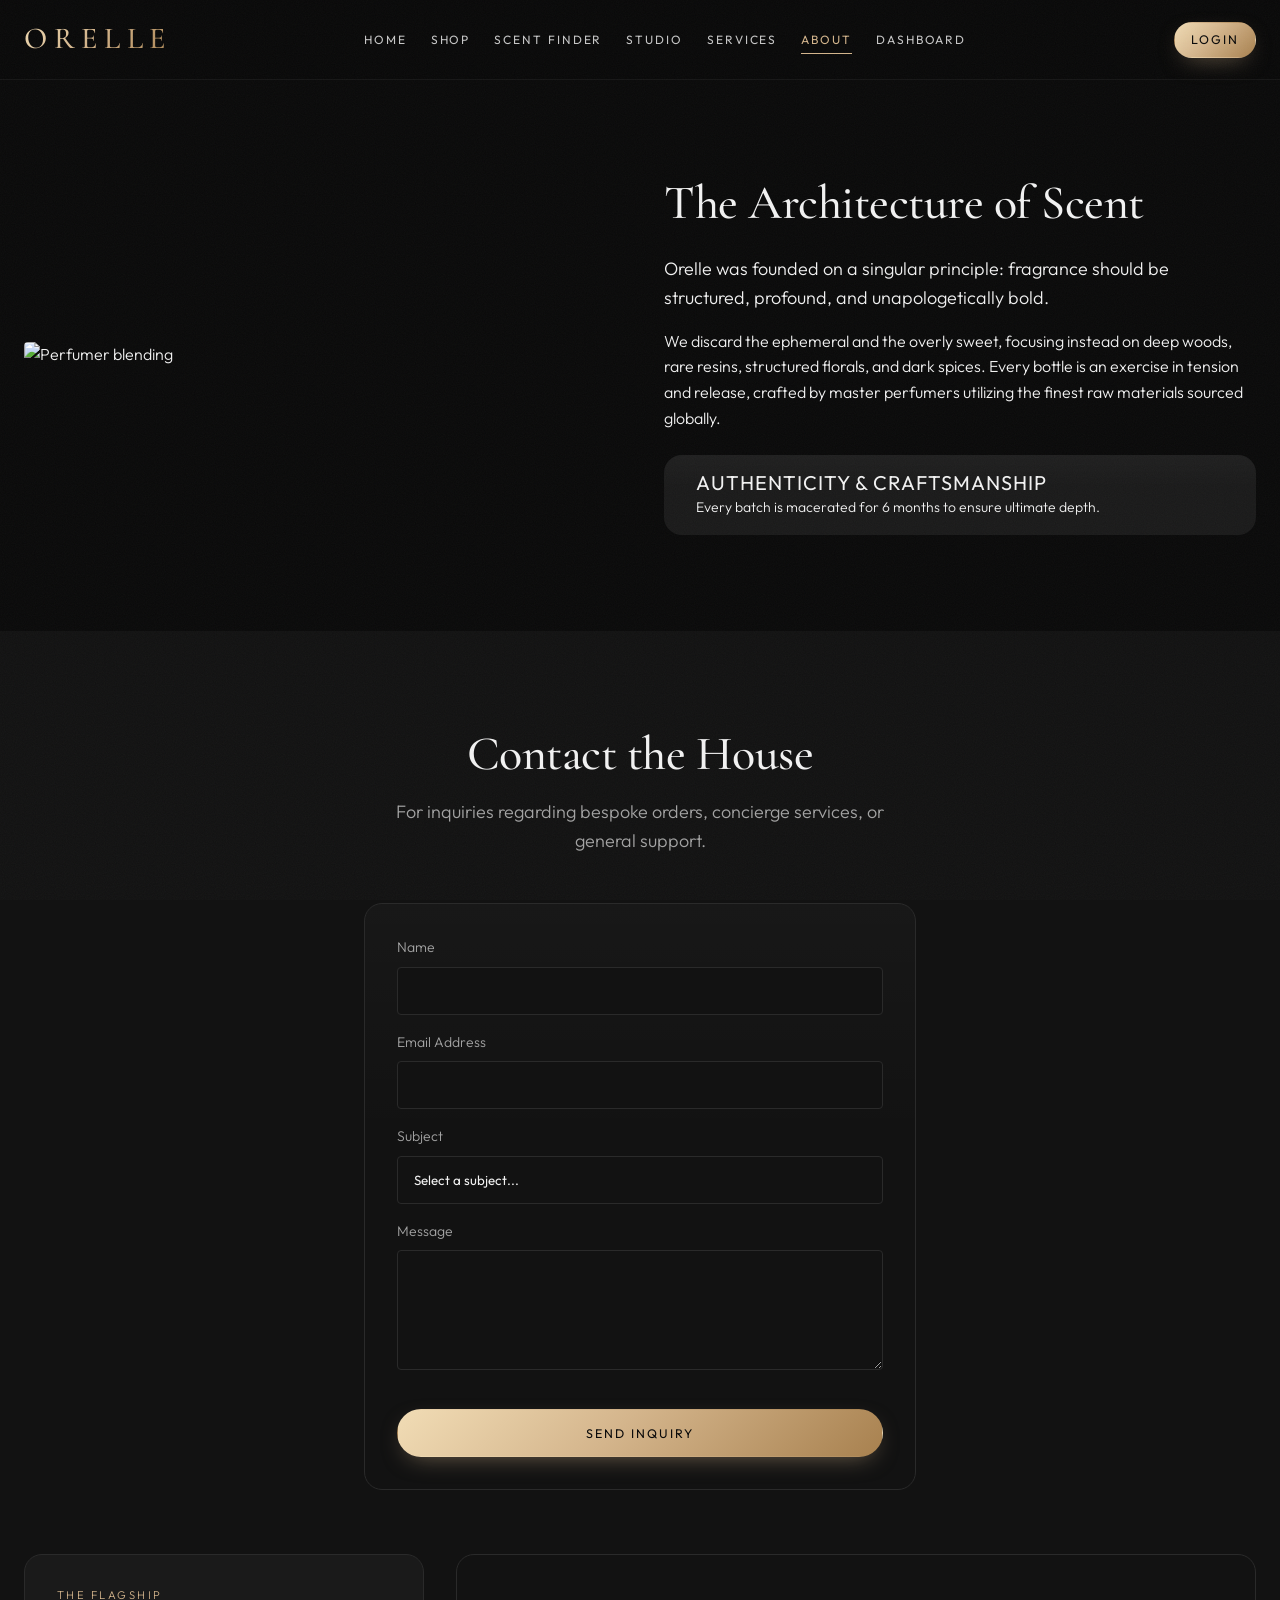
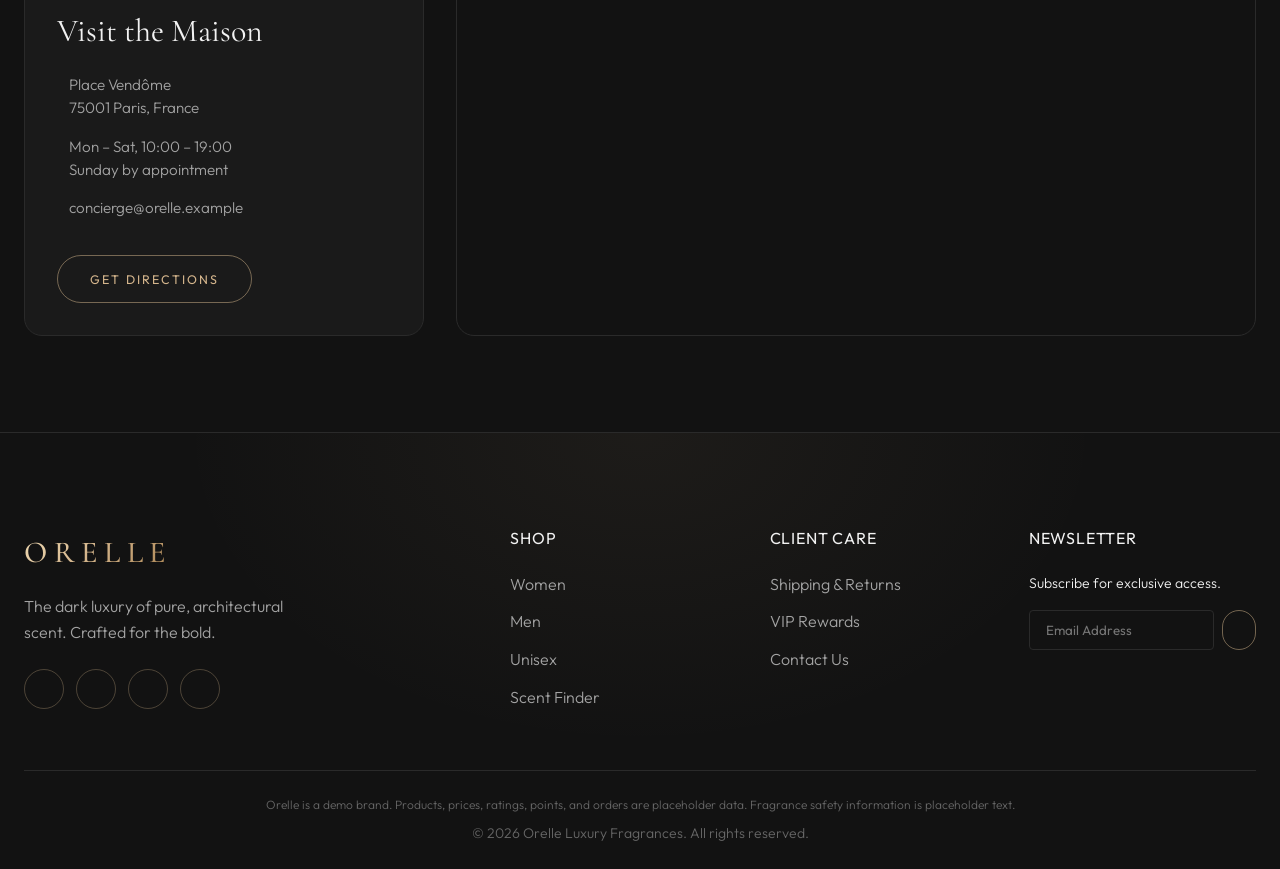
==== commit c962f322: "second" ====
--- a/about.html
+++ b/about.html
@@ -192,13 +192,13 @@
     <div class="container">
       <div class="footer-grid">
         <div class="footer-brand">
-          <h3>Orelle</h3>
+          <a href="index.html" class="logo footer-logo">Orelle</a>
           <p>The dark luxury of pure, architectural scent. Crafted for the bold.</p>
-          <div style="margin-top: var(--space-4); color: var(--accent); font-size: 1.25rem;" class="flex gap-4">
-            <i class="ph ph-instagram-logo"></i>
-            <i class="ph ph-x-logo"></i>
-            <i class="ph ph-facebook-logo"></i>
-            <i class="ph ph-pinterest-logo"></i>
+          <div class="footer-social">
+            <a href="https://www.instagram.com/" target="_blank" rel="noopener" aria-label="Instagram"><i class="ph ph-instagram-logo"></i></a>
+            <a href="https://x.com/" target="_blank" rel="noopener" aria-label="X"><i class="ph ph-x-logo"></i></a>
+            <a href="https://www.facebook.com/" target="_blank" rel="noopener" aria-label="Facebook"><i class="ph ph-facebook-logo"></i></a>
+            <a href="https://www.pinterest.com/" target="_blank" rel="noopener" aria-label="Pinterest"><i class="ph ph-pinterest-logo"></i></a>
           </div>
         </div>
         <div>
--- a/assets/css/style.css
+++ b/assets/css/style.css
@@ -648,6 +648,7 @@
   margin-bottom: var(--space-12);
 }
 
+.footer-logo { display: inline-block; margin-bottom: var(--space-4); }
 .footer-brand h3 {
   color: var(--accent);
   margin-bottom: var(--space-4);
@@ -836,9 +837,10 @@
   h1 { font-size: 2.5rem; }
   h2 { font-size: 2rem; }
   .section { padding: var(--space-16) 0; }
-  .footer-grid { grid-template-columns: 1fr; text-align: center; }
-  .footer-brand { margin: 0 auto; }
-  .footer-brand p { margin: 0 auto; }
+}
+
+@media (max-width: 480px) {
+  .footer-grid { grid-template-columns: 1fr; }
 }
 
 @media (max-width: 360px) {
@@ -1946,3 +1948,41 @@
   .auth-card { padding: var(--space-10, 40px) var(--space-5, 20px) var(--space-6); }
   .auth-title { font-size: 1.75rem; }
 }
+
+/* Studio — custom packaging configurator */
+.pack-preview {
+  position: sticky; top: calc(var(--header-height) + var(--space-6));
+  background-color: var(--bg-tertiary);
+  border: 1px solid var(--border-color);
+  border-radius: var(--radius-lg);
+  padding: var(--space-8);
+  display: flex; align-items: center; justify-content: center;
+  min-height: 500px;
+}
+.pack-preview svg { width: 100%; max-width: 300px; height: auto; }
+.pack-options { display: grid; grid-template-columns: repeat(3, minmax(0, 1fr)); gap: var(--space-3); }
+.pack-option { position: relative; min-width: 0; cursor: pointer; white-space: normal; line-height: 1.2; text-align: center; padding: var(--space-2) var(--space-3); min-height: 48px; height: auto; }
+.pack-option:has(input:checked) { background: var(--accent); border-color: var(--accent); color: var(--bg-primary); }
+.pack-footer { border-top: 1px solid var(--border-color); padding-top: var(--space-6); display: flex; justify-content: space-between; align-items: center; gap: var(--space-4); flex-wrap: wrap; }
+@media (max-width: 768px) {
+  .pack-preview { position: static; min-height: 0; padding: var(--space-6); }
+  .pack-preview svg { max-width: 240px; }
+}
+@media (max-width: 480px) {
+  .pack-options { gap: var(--space-2); }
+  .pack-option { font-size: 0.68rem; letter-spacing: 0.08em; padding: var(--space-2); }
+}
+
+/* Footer social icons */
+.footer-social { display: flex; gap: var(--space-3); margin-top: var(--space-6); }
+.footer-social a {
+  width: 40px; height: 40px;
+  display: inline-flex; align-items: center; justify-content: center;
+  border: 1px solid rgba(212,181,140,0.3); border-radius: 50%;
+  color: var(--accent); font-size: 1.15rem;
+  transition: var(--transition);
+}
+.footer-social a:hover, .footer-social a:focus-visible {
+  background: var(--accent); border-color: var(--accent); color: var(--bg-primary);
+  transform: translateY(-3px);
+}
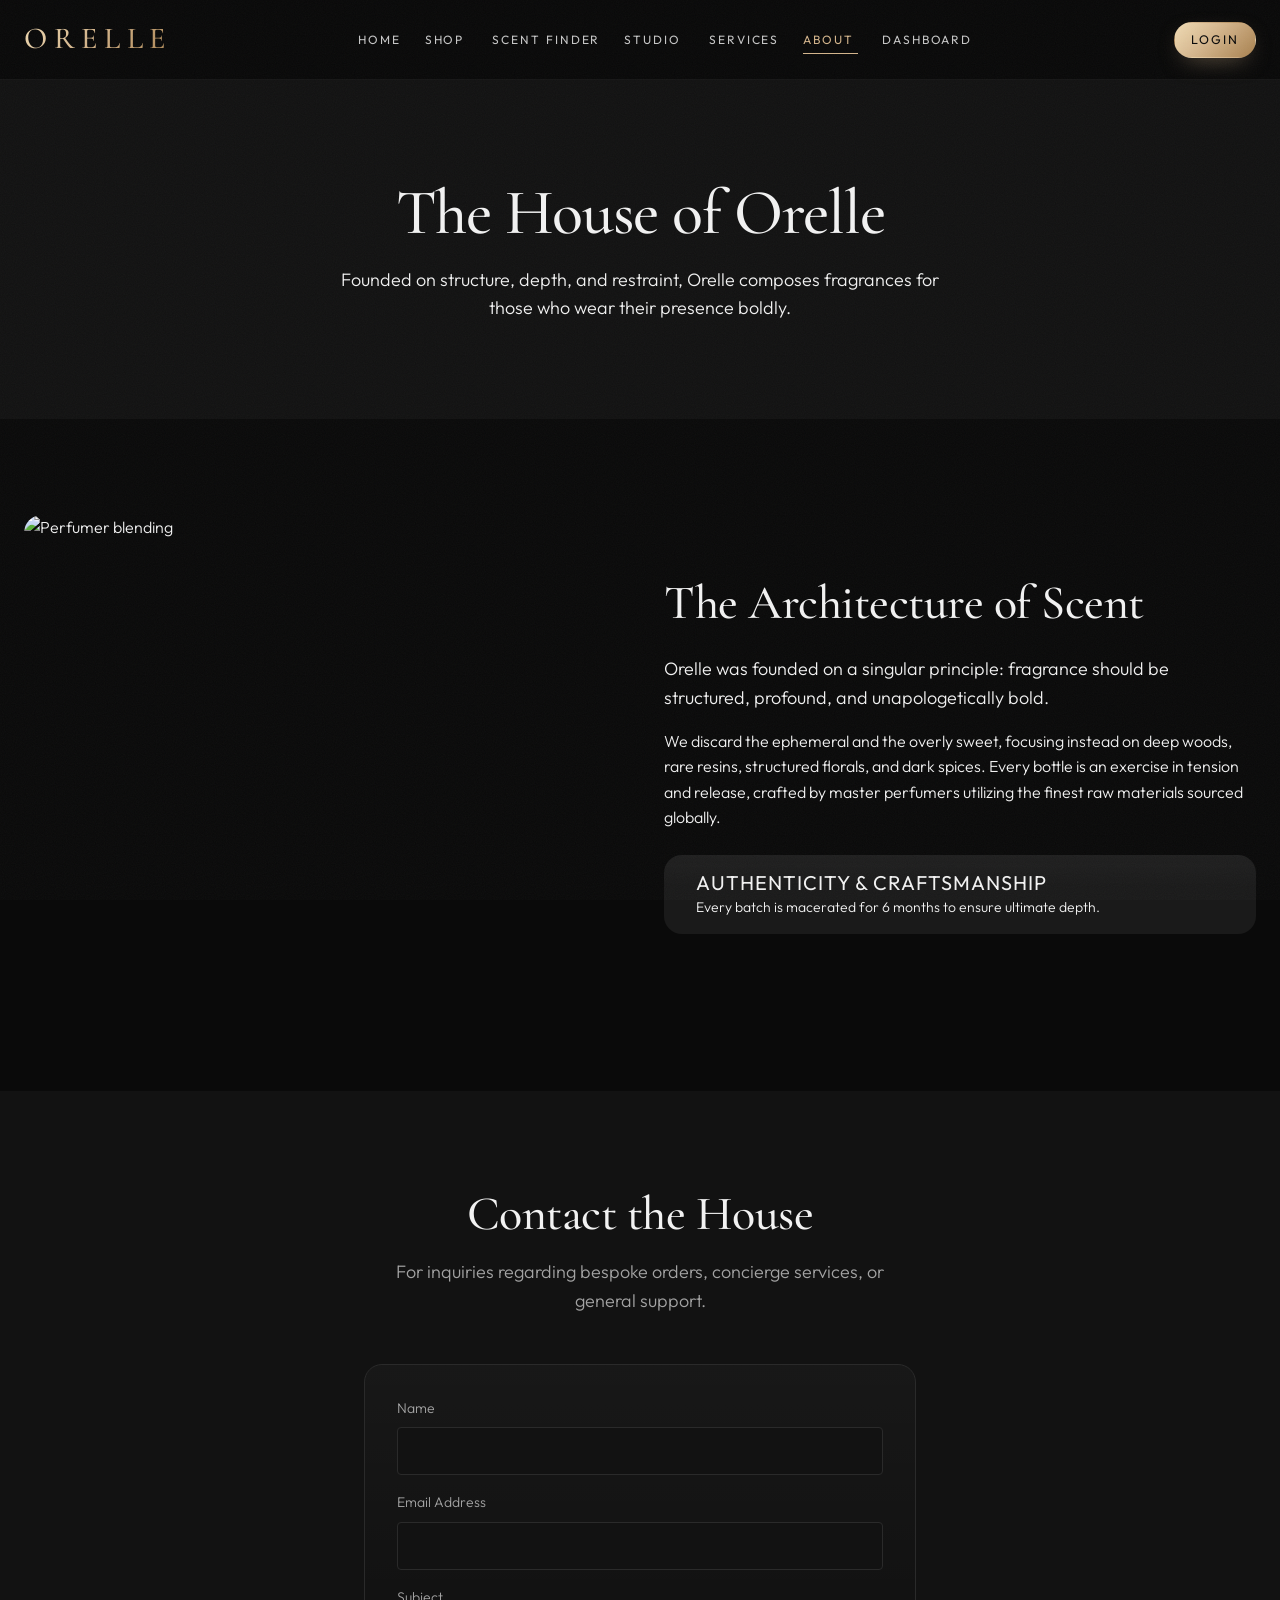
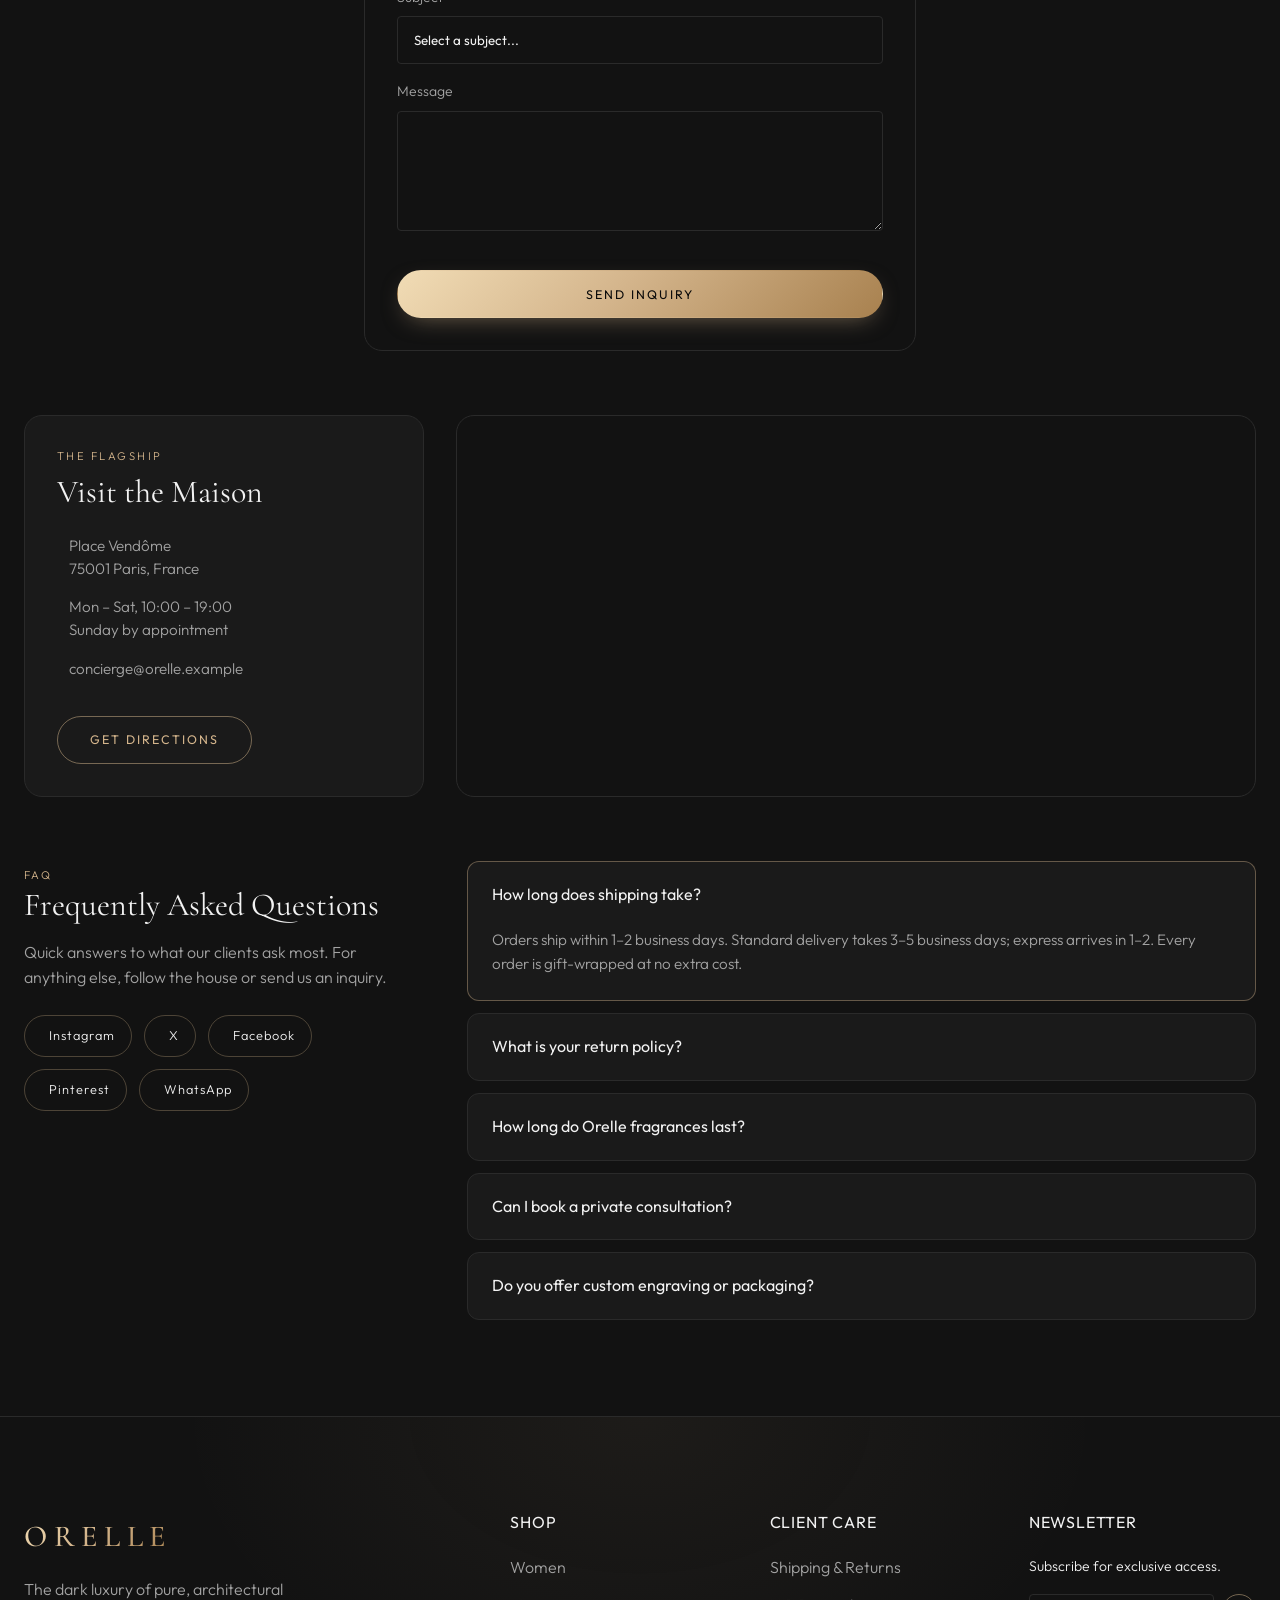
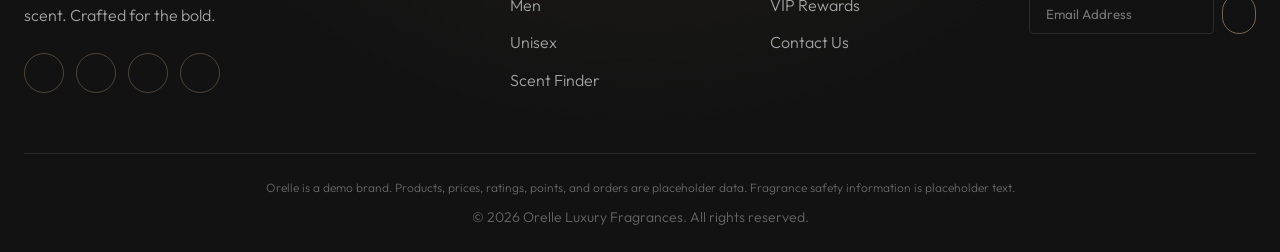
==== commit c533dadc: "1doc" ====
--- a/about.html
+++ b/about.html
@@ -40,6 +40,7 @@
           <div class="dropdown-menu">
             <a href="about.html#story" class="dropdown-item">Our Story</a>
             <a href="about.html#contact" class="dropdown-item">Contact</a>
+            <a href="about.html#faq" class="dropdown-item">FAQ</a>
           </div>
         </div>
         <div class="nav-item"><a href="dashboard.html" class="nav-link">Dashboard</a></div>
@@ -86,6 +87,7 @@
         <div class="dropdown-menu">
           <a href="about.html#story" class="dropdown-item">Our Story</a>
           <a href="about.html#contact" class="dropdown-item">Contact</a>
+          <a href="about.html#faq" class="dropdown-item">FAQ</a>
         </div>
       </div>
       <div class="nav-item"><a href="dashboard.html" class="nav-link">Dashboard</a></div>
@@ -106,11 +108,21 @@
   </div>
 
   <main style="padding-top: var(--header-height);">
+    <!-- Hero -->
+    <section class="section" style="background-color: var(--bg-secondary); text-align: center;">
+      <div class="container">
+        <h1 style="margin-bottom: var(--space-4);">The House of Orelle</h1>
+        <p class="text-secondary" style="max-width: 600px; margin: 0 auto; font-size: 1.125rem;">
+          Founded on structure, depth, and restraint, Orelle composes fragrances for those who wear their presence boldly.
+        </p>
+      </div>
+    </section>
+
     <!-- Story -->
     <section id="story" class="section">
       <div class="container grid about-story">
         <div class="about-story-media">
-          <img src="https://images.unsplash.com/photo-1557170334-a9632e77c6e4?auto=format&fit=crop&q=80&w=800" alt="Perfumer blending" style="border-radius: var(--radius); width: 100%;">
+          <img src="https://images.unsplash.com/photo-1557170334-a9632e77c6e4?auto=format&fit=crop&q=80&w=800" alt="Perfumer blending" loading="lazy">
         </div>
         <div>
           <h2>The Architecture of Scent</h2>
@@ -185,6 +197,44 @@
           <iframe src="https://www.google.com/maps?q=Place+Vendome,+75001+Paris&z=16&output=embed" title="Map showing the Orelle flagship at Place Vendôme, Paris" loading="lazy" referrerpolicy="no-referrer-when-downgrade" allowfullscreen></iframe>
         </div>
       </div>
+
+      <!-- FAQ -->
+      <div id="faq" class="container contact-faq">
+        <div class="contact-faq-intro">
+          <span class="contact-map-eyebrow">FAQ</span>
+          <h3>Frequently Asked Questions</h3>
+          <p>Quick answers to what our clients ask most. For anything else, follow the house or send us an inquiry.</p>
+          <div class="contact-social">
+            <a href="https://www.instagram.com/" target="_blank" rel="noopener" aria-label="Orelle on Instagram"><i class="ph ph-instagram-logo"></i>Instagram</a>
+            <a href="https://x.com/" target="_blank" rel="noopener" aria-label="Orelle on X"><i class="ph ph-x-logo"></i>X</a>
+            <a href="https://www.facebook.com/" target="_blank" rel="noopener" aria-label="Orelle on Facebook"><i class="ph ph-facebook-logo"></i>Facebook</a>
+            <a href="https://www.pinterest.com/" target="_blank" rel="noopener" aria-label="Orelle on Pinterest"><i class="ph ph-pinterest-logo"></i>Pinterest</a>
+            <a href="https://wa.me/" target="_blank" rel="noopener" aria-label="Message Orelle on WhatsApp"><i class="ph ph-whatsapp-logo"></i>WhatsApp</a>
+          </div>
+        </div>
+        <div class="faq-list">
+          <details class="faq-item" open>
+            <summary>How long does shipping take?<i class="ph ph-plus"></i></summary>
+            <p>Orders ship within 1–2 business days. Standard delivery takes 3–5 business days; express arrives in 1–2. Every order is gift-wrapped at no extra cost.</p>
+          </details>
+          <details class="faq-item">
+            <summary>What is your return policy?<i class="ph ph-plus"></i></summary>
+            <p>Unopened bottles may be returned within 30 days of delivery. Each full-size order includes a sample vial so you can try the scent before breaking the seal.</p>
+          </details>
+          <details class="faq-item">
+            <summary>How long do Orelle fragrances last?<i class="ph ph-plus"></i></summary>
+            <p>Our extraits are macerated for six months and typically last 8–12 hours on skin, longer on fabric. Longevity varies with skin chemistry and climate.</p>
+          </details>
+          <details class="faq-item">
+            <summary>Can I book a private consultation?<i class="ph ph-plus"></i></summary>
+            <p>Yes. Choose "VIP Concierge" in the form above, or visit the Place Vendôme flagship by appointment for a one-to-one scent profiling session.</p>
+          </details>
+          <details class="faq-item">
+            <summary>Do you offer custom engraving or packaging?<i class="ph ph-plus"></i></summary>
+            <p>Personalised engraving and bespoke packaging are available through the <a href="studio.html#packaging" style="color: var(--accent);">Studio</a>.</p>
+          </details>
+        </div>
+      </div>
     </section>
   </main>
 
--- a/assets/css/style.css
+++ b/assets/css/style.css
@@ -75,6 +75,7 @@
 
 html {
   scroll-behavior: smooth;
+  scroll-padding-top: var(--header-height);
   font-size: 16px;
 }
 
@@ -478,12 +479,24 @@
   border-radius: 12px;
 }
 
-.nav-item:hover .dropdown-menu,
-.nav-item:focus-within .dropdown-menu {
+/* Scoped to the header so the hover/focus transform never leaks into the mobile drawer */
+.header .nav-item:hover .dropdown-menu,
+.header .nav-item:focus-within .dropdown-menu {
   opacity: 1;
   visibility: visible;
   transform: translateX(-50%) translateY(0);
 }
+
+/* Desktop dropdown caret */
+.nav-caret {
+  font-size: 0.7rem;
+  margin-left: 4px;
+  vertical-align: middle;
+  display: inline-block;
+  transition: transform 0.3s var(--ease-out);
+}
+.header .nav-item:hover .nav-caret,
+.header .nav-item:focus-within .nav-caret { transform: rotate(180deg); }
 
 .dropdown-item {
   display: block;
@@ -606,10 +619,15 @@
   display: block;
 }
 
+.mobile-drawer .nav-link i { transition: transform 0.3s var(--ease-out); }
+.mobile-drawer .nav-item.open > .nav-link { color: var(--accent); }
+.mobile-drawer .nav-item.open > .nav-link i { transform: rotate(180deg); }
+
 .mobile-drawer .dropdown-item {
-  padding: var(--space-3) 0;
+  padding: var(--space-3) var(--space-2);
   font-size: 1rem;
 }
+.mobile-drawer .dropdown-item:hover { background-color: transparent; }
 
 .drawer-backdrop {
   position: fixed;
@@ -1715,9 +1733,96 @@
 
 /* About — story: image left / text right, text first when stacked */
 .about-story { grid-template-columns: repeat(2, minmax(0, 1fr)); gap: var(--space-12); align-items: center; }
-@media (max-width: 768px) {
+.about-story-media img {
+  display: block;
+  width: 100%;
+  height: 480px;
+  object-fit: cover;
+  object-position: center top;
+  border-radius: var(--radius-lg);
+}
+@media (max-width: 1024px) {
+  .about-story { gap: var(--space-8); }
+  .about-story-media img { height: 400px; }
+}
+/* Side by side through tablet (768); stacks text-first on phones */
+@media (max-width: 767px) {
   .about-story { grid-template-columns: minmax(0, 1fr); gap: var(--space-8); }
   .about-story-media { order: 2; }
+  .about-story-media img { height: 320px; }
+}
+
+/* About — FAQ */
+.contact-faq { margin-top: var(--space-16); display: grid; grid-template-columns: minmax(0, 1fr) minmax(0, 2fr); gap: var(--space-12); align-items: start; }
+.contact-faq-intro h3 { margin-bottom: var(--space-4); }
+.contact-faq-intro p { color: var(--text-secondary); margin-bottom: var(--space-6); }
+.faq-list { display: flex; flex-direction: column; gap: var(--space-3); }
+.faq-item {
+  background: var(--bg-tertiary);
+  border: 1px solid var(--border-color);
+  border-radius: 12px;
+  transition: border-color 0.3s ease;
+}
+.faq-item[open] { border-color: rgba(212,181,140,0.4); }
+.faq-item summary {
+  list-style: none;
+  cursor: pointer;
+  display: flex; justify-content: space-between; align-items: center; gap: var(--space-4);
+  padding: var(--space-5, 20px) var(--space-6);
+  font-weight: var(--weight-medium);
+  color: var(--text-primary);
+}
+.faq-item summary::-webkit-details-marker { display: none; }
+.faq-item summary i { color: var(--accent); flex: 0 0 auto; transition: transform 0.3s var(--ease-out); }
+.faq-item[open] summary i { transform: rotate(45deg); }
+.faq-item summary:hover { color: var(--accent); }
+.faq-item p { padding: 0 var(--space-6) var(--space-6); color: var(--text-secondary); font-size: 0.95rem; }
+@media (max-width: 768px) {
+  .contact-faq { grid-template-columns: minmax(0, 1fr); gap: var(--space-8); margin-top: var(--space-12); }
+  .faq-item summary { padding: var(--space-4); }
+  .faq-item p { padding: 0 var(--space-4) var(--space-4); }
+}
+
+/* Social buttons (contact) */
+.contact-social { display: flex; flex-wrap: wrap; gap: var(--space-3); }
+.contact-social a {
+  display: inline-flex; align-items: center; gap: var(--space-2);
+  height: 42px; padding: 0 var(--space-4);
+  border: 1px solid rgba(212,181,140,0.3); border-radius: var(--radius-pill);
+  color: var(--text-primary); font-size: 0.8rem; letter-spacing: 0.08em;
+  transition: var(--transition);
+}
+.contact-social a i { color: var(--accent); font-size: 1.15rem; transition: var(--transition); }
+.contact-social a:hover, .contact-social a:focus-visible {
+  background: var(--accent); border-color: var(--accent); color: var(--bg-primary);
+  transform: translateY(-2px);
+}
+.contact-social a:hover i, .contact-social a:focus-visible i { color: var(--bg-primary); }
+
+/* Back to top */
+.back-to-top {
+  position: fixed;
+  right: var(--space-6);
+  bottom: var(--space-6);
+  width: 48px; height: 48px;
+  border-radius: 50%;
+  border: 1px solid rgba(212,181,140,0.45);
+  background: rgba(18,18,18,0.85);
+  backdrop-filter: blur(10px);
+  -webkit-backdrop-filter: blur(10px);
+  color: var(--accent);
+  font-size: 1.25rem;
+  display: flex; align-items: center; justify-content: center;
+  cursor: pointer;
+  z-index: 90;
+  opacity: 0; visibility: hidden; transform: translateY(16px);
+  transition: var(--transition);
+  box-shadow: var(--shadow-sm);
+}
+.back-to-top.show { opacity: 1; visibility: visible; transform: none; }
+.back-to-top:hover, .back-to-top:focus-visible { background: var(--accent); color: var(--bg-primary); border-color: var(--accent); }
+@media (max-width: 480px) {
+  .back-to-top { right: var(--space-4); bottom: var(--space-4); width: 42px; height: 42px; font-size: 1.1rem; }
 }
 
 /* About — contact map */
@@ -1920,6 +2025,14 @@
 .auth-check a, .auth-switch a { color: var(--text-primary); border-bottom: 1px solid rgba(212,181,140,0.5); transition: var(--transition); }
 .auth-check a:hover, .auth-switch a:hover { color: var(--accent); }
 
+.auth-options { display: flex; justify-content: space-between; align-items: center; gap: var(--space-4); flex-wrap: wrap; margin: calc(-1 * var(--space-2)) 0 var(--space-6); }
+.auth-options .auth-check { align-items: center; }
+.auth-options .auth-check input { margin-top: 0; }
+.auth-forgot { font-size: 0.875rem; color: var(--accent); background: none; border: none; padding: 0; cursor: pointer; font-family: inherit; }
+.auth-forgot:hover { color: var(--text-primary); text-decoration: underline; }
+.auth-notice { display: none; font-size: 0.8rem; color: var(--text-secondary); background: var(--accent-muted); border: 1px solid rgba(212,181,140,0.3); border-radius: 8px; padding: var(--space-3) var(--space-4); margin-bottom: var(--space-6); }
+.auth-notice.show { display: block; }
+
 .auth-submit { width: 100%; height: 52px; letter-spacing: 0.2em; margin-top: var(--space-2); }
 
 .auth-divider { display: flex; align-items: center; gap: var(--space-4); margin: var(--space-8) 0; color: var(--text-muted); font-size: 0.75rem; letter-spacing: 0.2em; text-transform: uppercase; }
